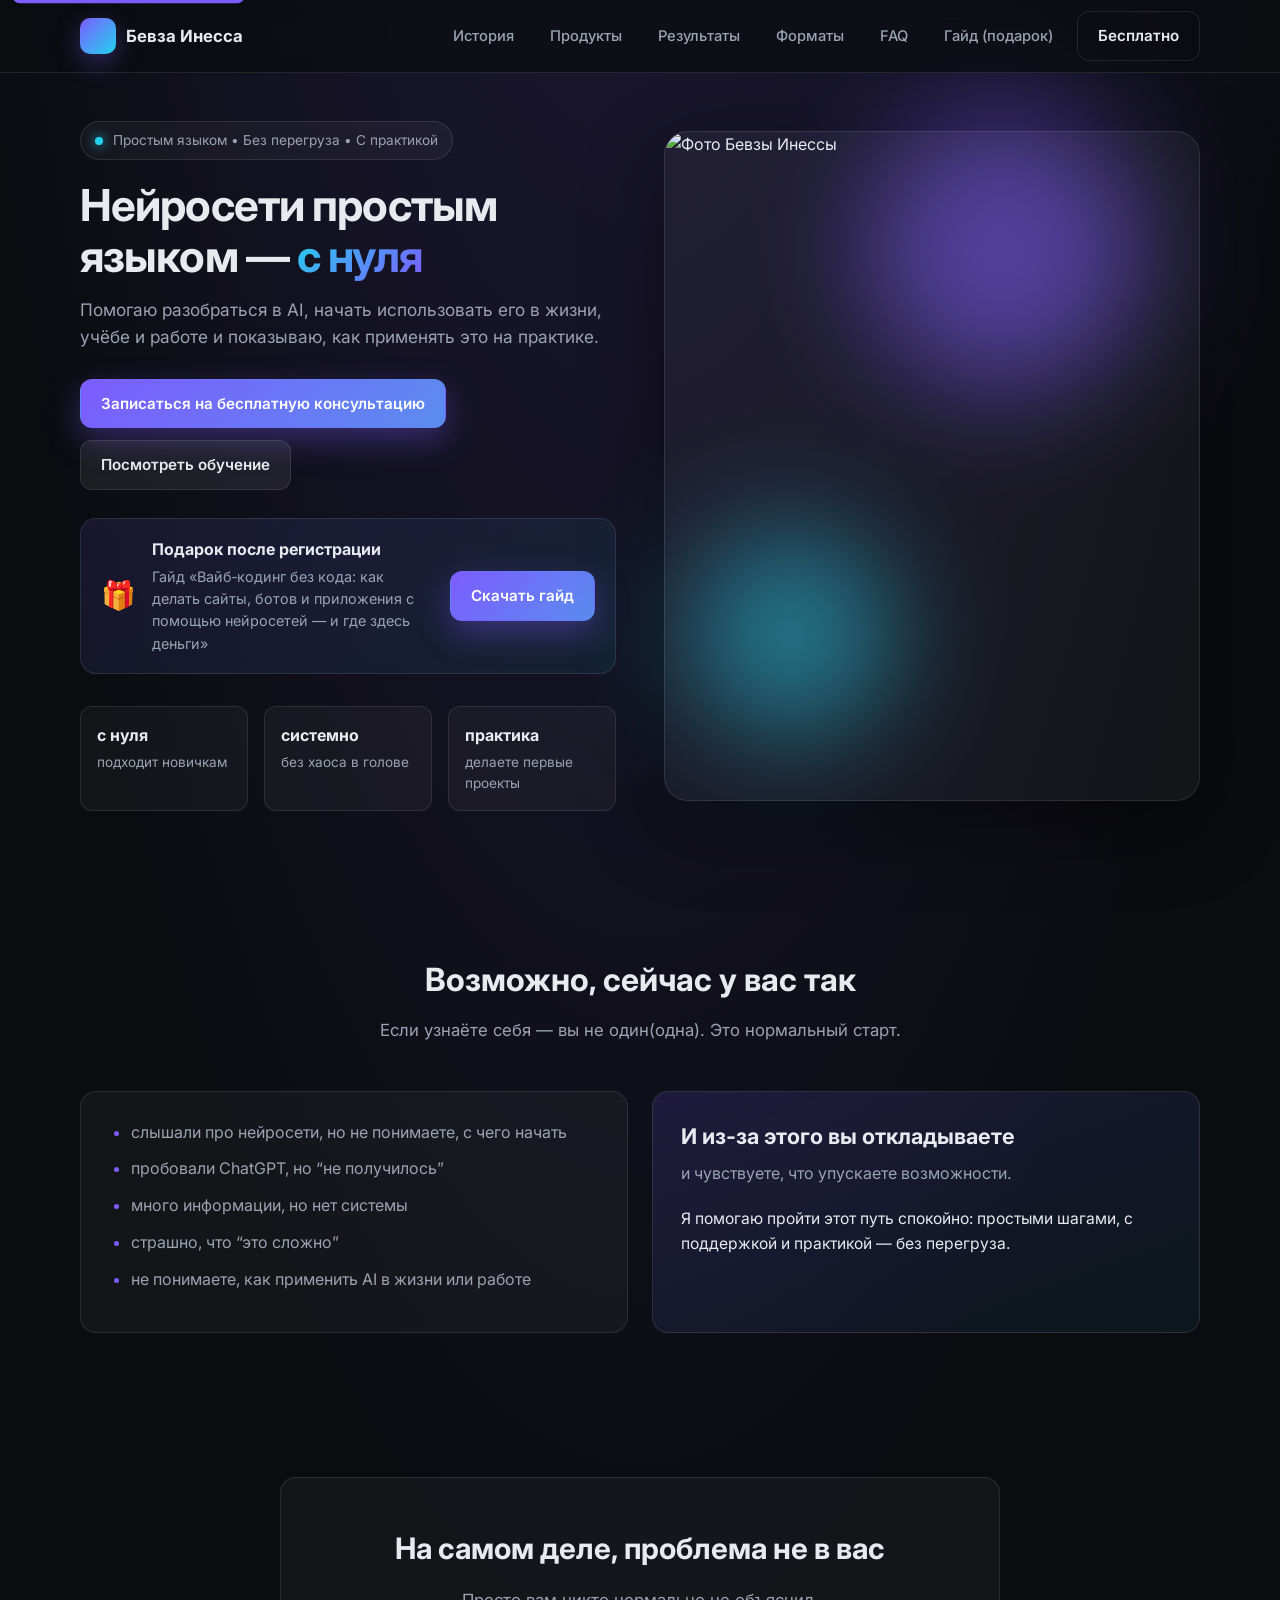
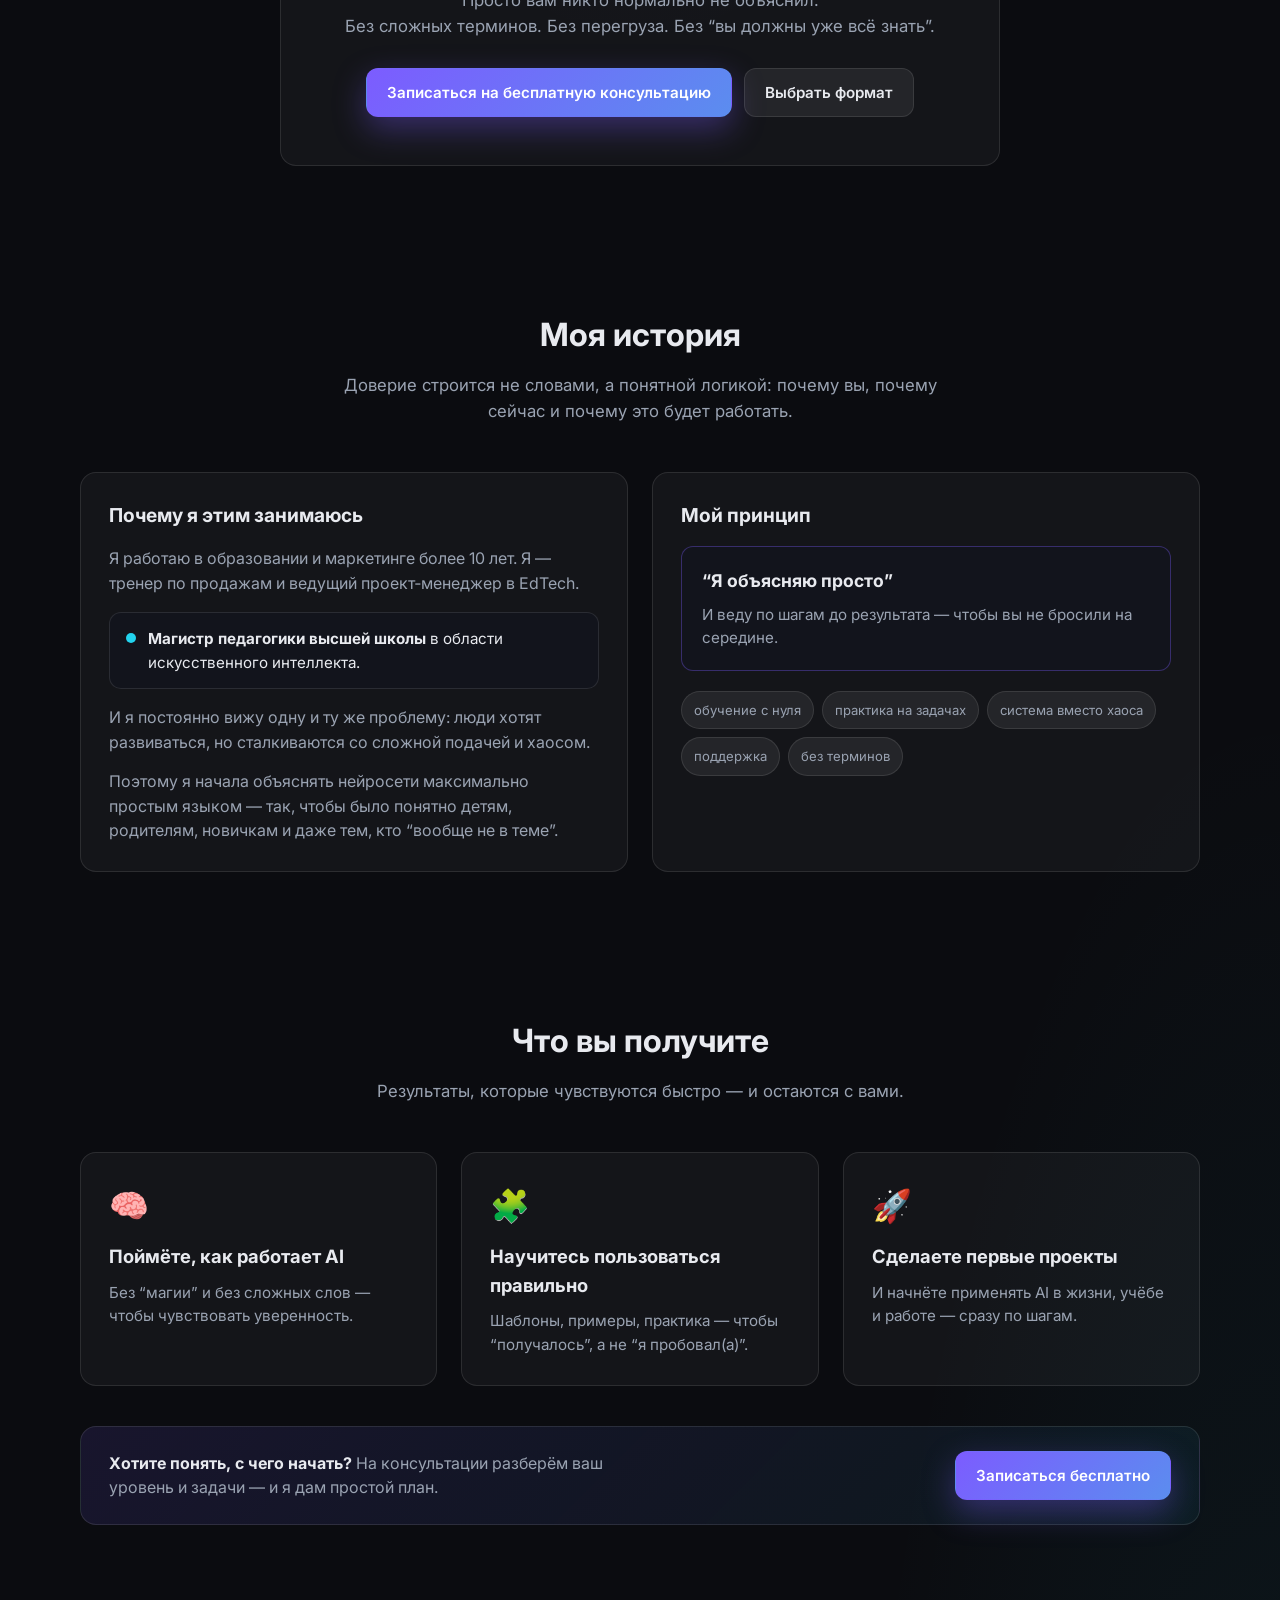
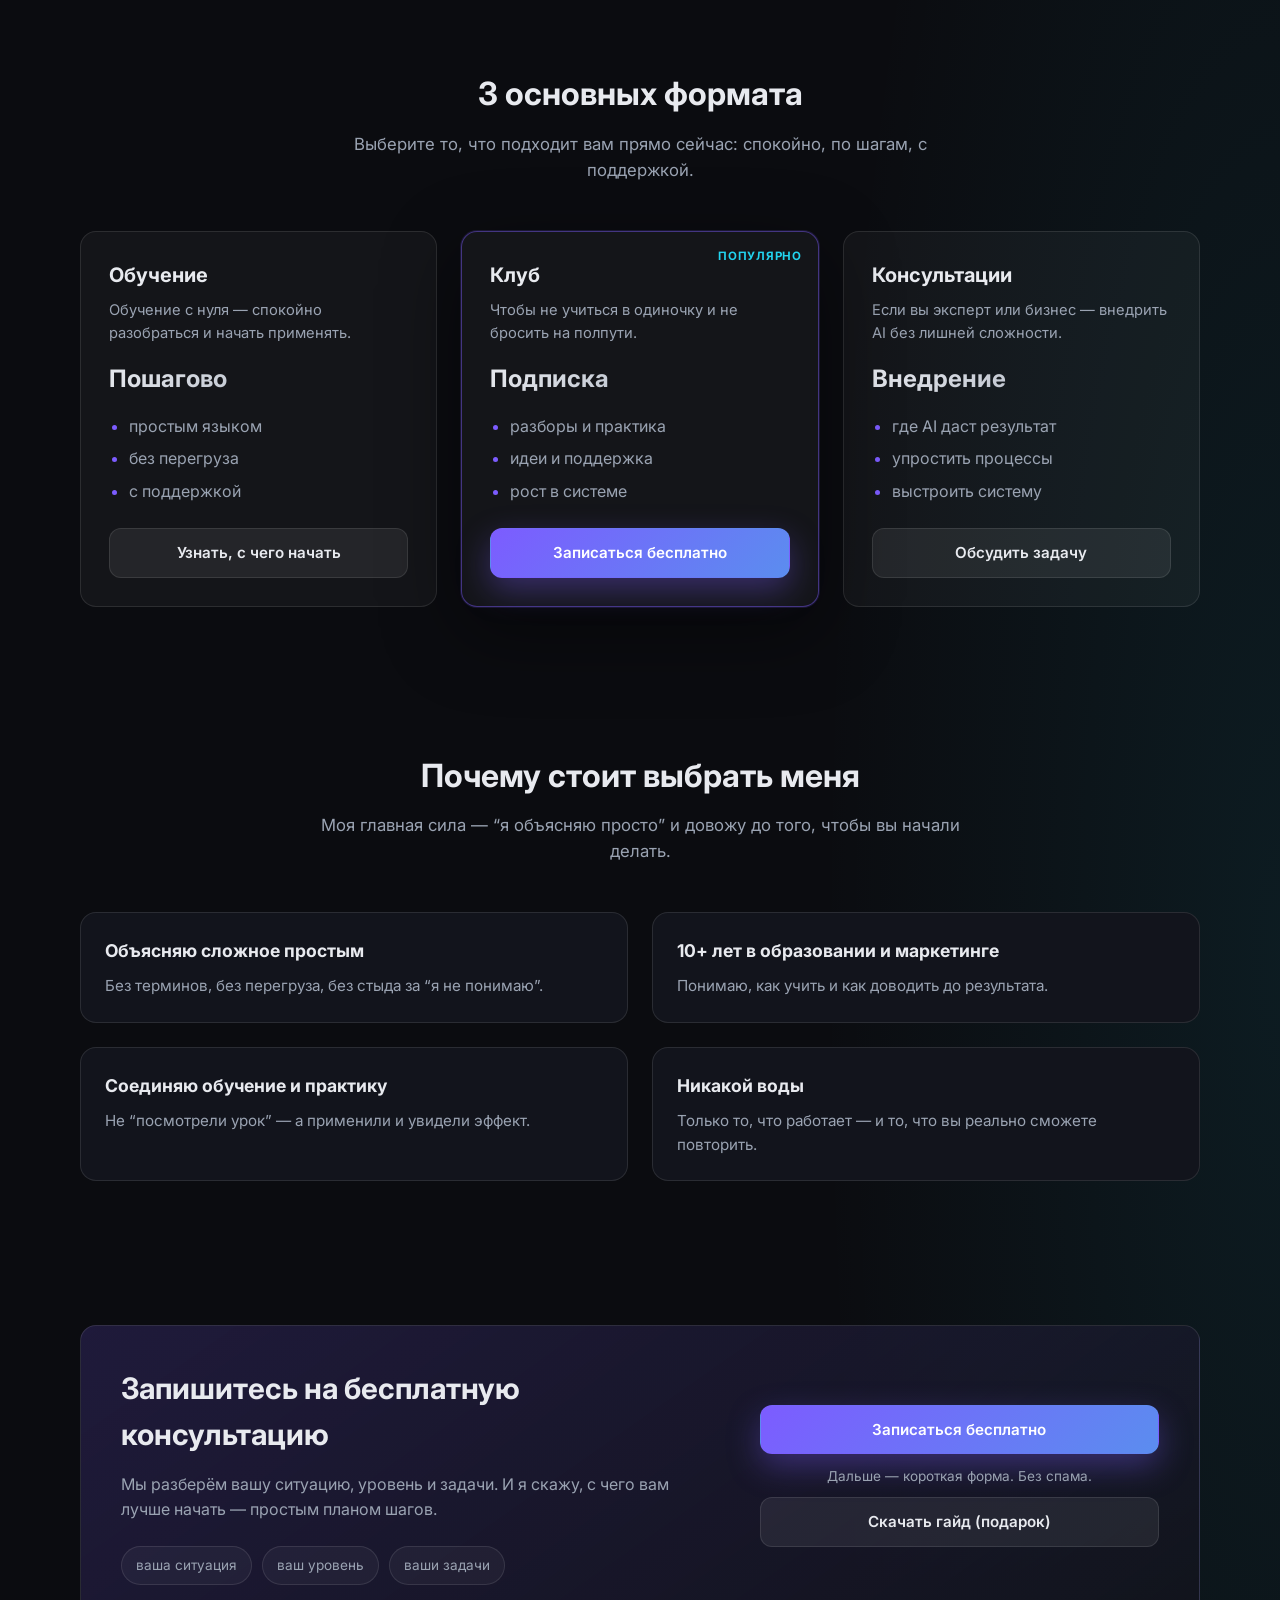
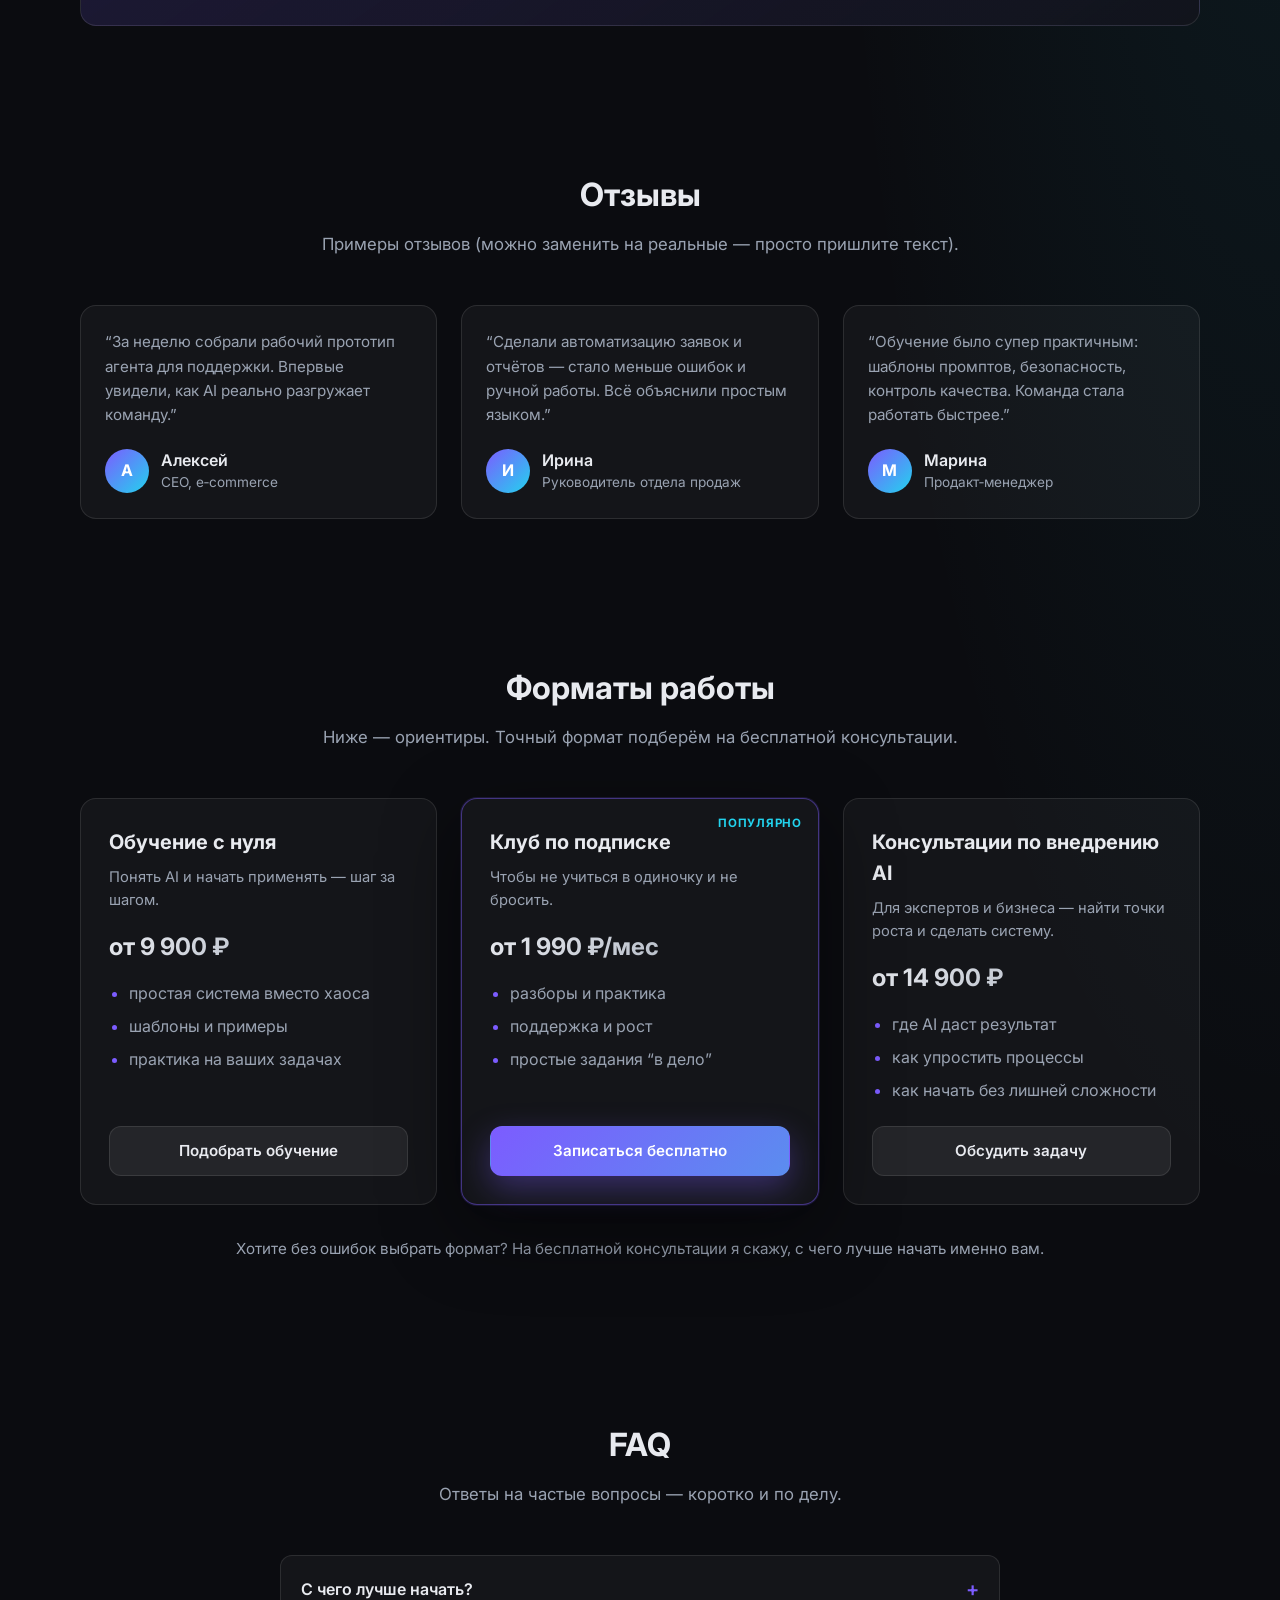
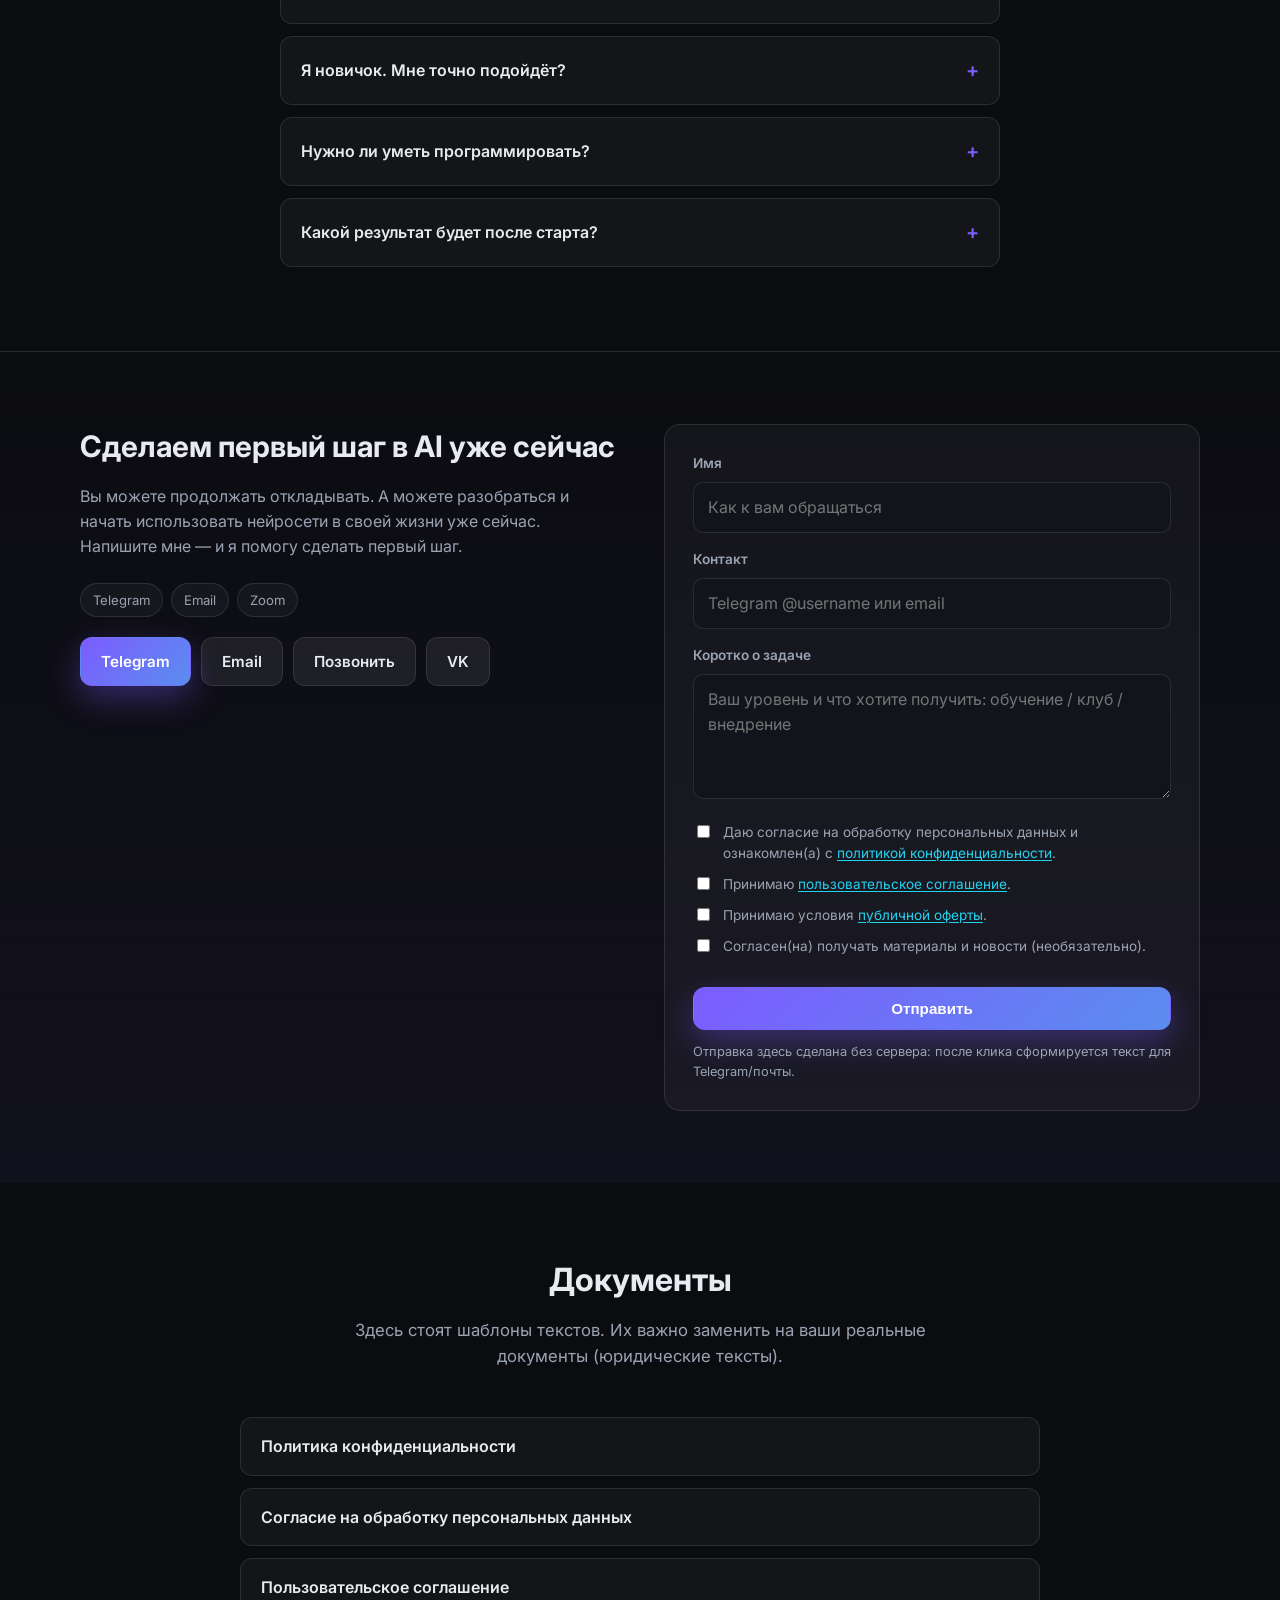
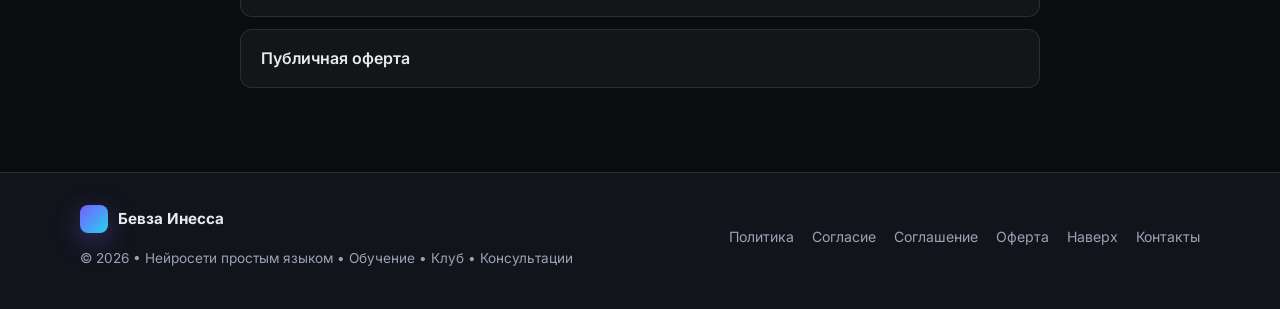
==== index.html @ 759d0b1d "рпав обновили сайт" ====
<!doctype html>
<html lang="ru">
  <head>
    <meta charset="UTF-8" />
    <meta name="viewport" content="width=device-width, initial-scale=1" />
    <meta name="description" content="Нейросети и вайбкодинг с нуля — простым языком и без перегруза. Обучение, клуб, консультации по внедрению AI." />
    <title>Нейросети и вайбкодинг с нуля — обучение, клуб, консультации</title>
    <link rel="preconnect" href="https://fonts.googleapis.com" />
    <link rel="preconnect" href="https://fonts.gstatic.com" crossorigin />
    <link href="https://fonts.googleapis.com/css2?family=Inter:wght@400;500;600;700&display=swap" rel="stylesheet" />
    <link rel="stylesheet" href="./styles.css" />
  </head>
  <body>
    <a class="skip-link" href="#main">Перейти к содержимому</a>

    <header class="header" id="top">
      <div class="container header__inner">
        <a class="brand" href="#top" aria-label="На верх страницы">
          <span class="brand__mark" aria-hidden="true"></span>
          <span class="brand__text">Бевза Инесса</span>
        </a>

        <nav class="nav" aria-label="Основная навигация">
          <button class="nav__toggle" type="button" data-nav-toggle aria-expanded="false" aria-controls="navMenu">
            <span class="sr-only">Открыть меню</span>
            <span class="nav__burger" aria-hidden="true"></span>
          </button>

          <div class="nav__menu" id="navMenu" data-nav-menu>
            <a class="nav__link" href="#story">История</a>
            <a class="nav__link" href="#products">Продукты</a>
            <a class="nav__link" href="#results">Результаты</a>
            <a class="nav__link" href="#pricing">Форматы</a>
            <a class="nav__link" href="#faq">FAQ</a>
            <a class="nav__link" href="./guide.html">Гайд (подарок)</a>
            <a class="button button--ghost" href="#free">Бесплатно</a>
          </div>
        </nav>
      </div>
    </header>

    <main id="main">
      <!-- HERO -->
      <section class="hero">
        <div class="container hero__grid">
          <div class="hero__content">
            <div class="pill">
              <span class="pill__dot" aria-hidden="true"></span>
              Простым языком • Без перегруза • С практикой
            </div>
            <h1 class="hero__title">Нейросети простым языком — <span class="text-gradient">с нуля</span></h1>
            <p class="hero__subtitle">
              Помогаю разобраться в AI, начать использовать его в жизни, учёбе и работе и показываю, как применять это на практике.
            </p>

            <div class="hero__cta">
              <a class="button button--primary" href="#free">Записаться на бесплатную консультацию</a>
              <a class="button button--soft" href="#products">Посмотреть обучение</a>
            </div>

            <div class="gift gift--hero">
              <div class="gift__icon" aria-hidden="true">🎁</div>
              <div class="gift__body">
                <div class="gift__title">Подарок после регистрации</div>
                <div class="gift__text">
                  Гайд «Вайб‑кодинг без кода: как делать сайты, ботов и приложения с помощью нейросетей — и где здесь деньги»
                </div>
              </div>
              <a class="button button--primary gift__btn" href="./guide.html">Скачать гайд</a>
            </div>

            <div class="hero__trust">
              <div class="trust">
                <div class="trust__num">с нуля</div>
                <div class="trust__text">подходит новичкам</div>
              </div>
              <div class="trust">
                <div class="trust__num">системно</div>
                <div class="trust__text">без хаоса в голове</div>
              </div>
              <div class="trust">
                <div class="trust__num">практика</div>
                <div class="trust__text">делаете первые проекты</div>
              </div>
            </div>
          </div>

          <div class="hero__visual">
            <div class="orb orb--1"></div>
            <div class="orb orb--2"></div>
            <div class="photo photo--neuro">
              <img class="photo__img" src="./assets/hero-photo.svg" alt="Фото Бевзы Инессы" loading="eager" />
            </div>
          </div>
        </div>
      </section>

      <a class="float-cta" href="#free" aria-label="Записаться бесплатно">
        Записаться бесплатно
      </a>

      <!-- PAIN -->
      <section class="section" id="pain">
        <div class="container">
          <div class="section__head">
            <h2 class="section__title">Возможно, сейчас у вас так</h2>
            <p class="section__subtitle">Если узнаёте себя — вы не один(одна). Это нормальный старт.</p>
          </div>

          <div class="grid grid--2">
            <div class="panel">
              <ul class="pain">
                <li class="pain__item">слышали про нейросети, но не понимаете, с чего начать</li>
                <li class="pain__item">пробовали ChatGPT, но “не получилось”</li>
                <li class="pain__item">много информации, но нет системы</li>
                <li class="pain__item">страшно, что “это сложно”</li>
                <li class="pain__item">не понимаете, как применить AI в жизни или работе</li>
              </ul>
            </div>
            <div class="panel panel--accent">
              <div class="big">
                <div class="big__title">И из‑за этого вы откладываете</div>
                <div class="big__text">и чувствуете, что упускаете возможности.</div>
              </div>
              <div class="soft">
                Я помогаю пройти этот путь спокойно: простыми шагами, с поддержкой и практикой — без перегруза.
              </div>
            </div>
          </div>
        </div>
      </section>

      <!-- PIVOT -->
      <section class="section" id="pivot">
        <div class="container">
          <div class="center">
            <h2 class="center__title">На самом деле, проблема не в вас</h2>
            <p class="center__text">
              Просто вам никто нормально не объяснил. <br />
              Без сложных терминов. Без перегруза. Без “вы должны уже всё знать”.
            </p>
            <div class="center__cta">
              <a class="button button--primary" href="#free">Записаться на бесплатную консультацию</a>
              <a class="button button--soft" href="#products">Выбрать формат</a>
            </div>
          </div>
        </div>
      </section>

      <!-- STORY -->
      <section class="section" id="story">
        <div class="container">
          <div class="section__head">
            <h2 class="section__title">Моя история</h2>
            <p class="section__subtitle">
              Доверие строится не словами, а понятной логикой: почему вы, почему сейчас и почему это будет работать.
            </p>
          </div>

          <div class="grid grid--2">
            <div class="panel">
              <h3 class="panel__title">Почему я этим занимаюсь</h3>
              <p class="para">
                Я работаю в образовании и маркетинге более 10 лет. Я — тренер по продажам и ведущий проект‑менеджер в EdTech.
              </p>
              <div class="cred">
                <div class="cred__dot" aria-hidden="true"></div>
                <div class="cred__text"><strong>Магистр педагогики высшей школы</strong> в области искусственного интеллекта.</div>
              </div>
              <p class="para">
                И я постоянно вижу одну и ту же проблему: люди хотят развиваться, но сталкиваются со сложной подачей и хаосом.
              </p>
              <p class="para">
                Поэтому я начала объяснять нейросети максимально простым языком — так, чтобы было понятно детям, родителям,
                новичкам и даже тем, кто “вообще не в теме”.
              </p>
            </div>
            <div class="panel">
              <h3 class="panel__title">Мой принцип</h3>
              <div class="note note--strong">
                <div class="note__title">“Я объясняю просто”</div>
                <div class="note__text">И веду по шагам до результата — чтобы вы не бросили на середине.</div>
              </div>
              <div class="tags">
                <span class="tag">обучение с нуля</span>
                <span class="tag">практика на задачах</span>
                <span class="tag">система вместо хаоса</span>
                <span class="tag">поддержка</span>
                <span class="tag">без терминов</span>
              </div>
            </div>
          </div>
        </div>
      </section>

      <!-- RESULTS -->
      <section class="section" id="results">
        <div class="container">
          <div class="section__head">
            <h2 class="section__title">Что вы получите</h2>
            <p class="section__subtitle">Результаты, которые чувствуются быстро — и остаются с вами.</p>
          </div>

          <div class="grid grid--3">
            <article class="service">
              <div class="service__icon" aria-hidden="true">🧠</div>
              <h3 class="service__title">Поймёте, как работает AI</h3>
              <p class="service__text">Без “магии” и без сложных слов — чтобы чувствовать уверенность.</p>
            </article>
            <article class="service">
              <div class="service__icon" aria-hidden="true">🧩</div>
              <h3 class="service__title">Научитесь пользоваться правильно</h3>
              <p class="service__text">Шаблоны, примеры, практика — чтобы “получалось”, а не “я пробовал(а)”.</p>
            </article>
            <article class="service">
              <div class="service__icon" aria-hidden="true">🚀</div>
              <h3 class="service__title">Сделаете первые проекты</h3>
              <p class="service__text">И начнёте применять AI в жизни, учёбе и работе — сразу по шагам.</p>
            </article>
          </div>

          <div class="cta-strip">
            <div class="cta-strip__text">
              <strong>Хотите понять, с чего начать?</strong> На консультации разберём ваш уровень и задачи — и я дам простой план.
            </div>
            <a class="button button--primary" href="#free">Записаться бесплатно</a>
          </div>
        </div>
      </section>

      <!-- PRODUCTS -->
      <section class="section" id="products">
        <div class="container">
          <div class="section__head">
            <h2 class="section__title">3 основных формата</h2>
            <p class="section__subtitle">Выберите то, что подходит вам прямо сейчас: спокойно, по шагам, с поддержкой.</p>
          </div>

          <div class="grid grid--3">
            <article class="price">
              <div class="price__head">
                <h3 class="price__title">Обучение</h3>
                <p class="price__desc">Обучение с нуля — спокойно разобраться и начать применять.</p>
              </div>
              <div class="price__value">Пошагово</div>
              <ul class="list list--compact">
                <li class="list__item">простым языком</li>
                <li class="list__item">без перегруза</li>
                <li class="list__item">с поддержкой</li>
              </ul>
              <a class="button button--soft" href="#free">Узнать, с чего начать</a>
            </article>

            <article class="price price--featured">
              <div class="price__head">
                <h3 class="price__title">Клуб</h3>
                <p class="price__desc">Чтобы не учиться в одиночку и не бросить на полпути.</p>
              </div>
              <div class="price__value">Подписка</div>
              <ul class="list list--compact">
                <li class="list__item">разборы и практика</li>
                <li class="list__item">идеи и поддержка</li>
                <li class="list__item">рост в системе</li>
              </ul>
              <a class="button button--primary" href="#free">Записаться бесплатно</a>
            </article>

            <article class="price">
              <div class="price__head">
                <h3 class="price__title">Консультации</h3>
                <p class="price__desc">Если вы эксперт или бизнес — внедрить AI без лишней сложности.</p>
              </div>
              <div class="price__value">Внедрение</div>
              <ul class="list list--compact">
                <li class="list__item">где AI даст результат</li>
                <li class="list__item">упростить процессы</li>
                <li class="list__item">выстроить систему</li>
              </ul>
              <a class="button button--soft" href="#free">Обсудить задачу</a>
            </article>
          </div>
        </div>
      </section>

      <!-- BENEFITS -->
      <section class="section" id="benefits">
        <div class="container">
          <div class="section__head">
            <h2 class="section__title">Почему стоит выбрать меня</h2>
            <p class="section__subtitle">Моя главная сила — “я объясняю просто” и довожу до того, чтобы вы начали делать.</p>
          </div>

          <div class="grid grid--2">
            <div class="benefit">
              <h3 class="benefit__title">Объясняю сложное простым</h3>
              <p class="benefit__text">Без терминов, без перегруза, без стыда за “я не понимаю”.</p>
            </div>
            <div class="benefit">
              <h3 class="benefit__title">10+ лет в образовании и маркетинге</h3>
              <p class="benefit__text">Понимаю, как учить и как доводить до результата.</p>
            </div>
            <div class="benefit">
              <h3 class="benefit__title">Соединяю обучение и практику</h3>
              <p class="benefit__text">Не “посмотрели урок” — а применили и увидели эффект.</p>
            </div>
            <div class="benefit">
              <h3 class="benefit__title">Никакой воды</h3>
              <p class="benefit__text">Только то, что работает — и то, что вы реально сможете повторить.</p>
            </div>
          </div>
        </div>
      </section>

      <!-- FREE CONSULT -->
      <section class="section" id="free">
        <div class="container">
          <div class="cta-big">
            <div class="cta-big__left">
              <h2 class="cta-big__title">Запишитесь на бесплатную консультацию</h2>
              <p class="cta-big__text">
                Мы разберём вашу ситуацию, уровень и задачи. И я скажу, с чего вам лучше начать — простым планом шагов.
              </p>
              <div class="cta-big__bullets">
                <div class="cta-b">ваша ситуация</div>
                <div class="cta-b">ваш уровень</div>
                <div class="cta-b">ваши задачи</div>
              </div>
            </div>
            <div class="cta-big__right">
              <a class="button button--primary button--full" href="#contacts">Записаться бесплатно</a>
              <div class="cta-big__hint">Дальше — короткая форма. Без спама.</div>
              <a class="button button--soft button--full" href="./guide.html" style="margin-top:10px">Скачать гайд (подарок)</a>
            </div>
          </div>
        </div>
      </section>

      <!-- TESTIMONIALS -->
      <section class="section" id="testimonials">
        <div class="container">
          <div class="section__head">
            <h2 class="section__title">Отзывы</h2>
            <p class="section__subtitle">Примеры отзывов (можно заменить на реальные — просто пришлите текст).</p>
          </div>

          <div class="grid grid--3">
            <figure class="review">
              <blockquote class="review__text">
                “За неделю собрали рабочий прототип агента для поддержки. Впервые увидели, как AI реально разгружает
                команду.”
              </blockquote>
              <figcaption class="review__meta">
                <div class="avatar" aria-hidden="true">А</div>
                <div>
                  <div class="review__name">Алексей</div>
                  <div class="review__role">СЕО, e‑commerce</div>
                </div>
              </figcaption>
            </figure>

            <figure class="review">
              <blockquote class="review__text">
                “Сделали автоматизацию заявок и отчётов — стало меньше ошибок и ручной работы. Всё объяснили простым
                языком.”
              </blockquote>
              <figcaption class="review__meta">
                <div class="avatar" aria-hidden="true">И</div>
                <div>
                  <div class="review__name">Ирина</div>
                  <div class="review__role">Руководитель отдела продаж</div>
                </div>
              </figcaption>
            </figure>

            <figure class="review">
              <blockquote class="review__text">
                “Обучение было супер практичным: шаблоны промптов, безопасность, контроль качества. Команда стала
                работать быстрее.”
              </blockquote>
              <figcaption class="review__meta">
                <div class="avatar" aria-hidden="true">М</div>
                <div>
                  <div class="review__name">Марина</div>
                  <div class="review__role">Продакт‑менеджер</div>
                </div>
              </figcaption>
            </figure>
          </div>
        </div>
      </section>

      <!-- PRICING -->
      <section class="section" id="pricing">
        <div class="container">
          <div class="section__head">
            <h2 class="section__title">Форматы работы</h2>
            <p class="section__subtitle">Ниже — ориентиры. Точный формат подберём на бесплатной консультации.</p>
          </div>

          <div class="grid grid--3">
            <article class="price">
              <div class="price__head">
                <h3 class="price__title">Обучение с нуля</h3>
                <p class="price__desc">Понять AI и начать применять — шаг за шагом.</p>
              </div>
              <div class="price__value">от 9 900 ₽</div>
              <ul class="list list--compact">
                <li class="list__item">простая система вместо хаоса</li>
                <li class="list__item">шаблоны и примеры</li>
                <li class="list__item">практика на ваших задачах</li>
              </ul>
              <a class="button button--soft" href="#free">Подобрать обучение</a>
            </article>

            <article class="price price--featured">
              <div class="price__head">
                <h3 class="price__title">Клуб по подписке</h3>
                <p class="price__desc">Чтобы не учиться в одиночку и не бросить.</p>
              </div>
              <div class="price__value">от 1 990 ₽/мес</div>
              <ul class="list list--compact">
                <li class="list__item">разборы и практика</li>
                <li class="list__item">поддержка и рост</li>
                <li class="list__item">простые задания “в дело”</li>
              </ul>
              <a class="button button--primary" href="#free">Записаться бесплатно</a>
            </article>

            <article class="price">
              <div class="price__head">
                <h3 class="price__title">Консультации по внедрению AI</h3>
                <p class="price__desc">Для экспертов и бизнеса — найти точки роста и сделать систему.</p>
              </div>
              <div class="price__value">от 14 900 ₽</div>
              <ul class="list list--compact">
                <li class="list__item">где AI даст результат</li>
                <li class="list__item">как упростить процессы</li>
                <li class="list__item">как начать без лишней сложности</li>
              </ul>
              <a class="button button--soft" href="#free">Обсудить задачу</a>
            </article>
          </div>

          <p class="hint">
            Хотите без ошибок выбрать формат? На бесплатной консультации я скажу, с чего лучше начать именно вам.
          </p>
        </div>
      </section>

      <!-- FAQ -->
      <section class="section" id="faq">
        <div class="container">
          <div class="section__head">
            <h2 class="section__title">FAQ</h2>
            <p class="section__subtitle">Ответы на частые вопросы — коротко и по делу.</p>
          </div>

          <div class="faq" data-faq>
            <details class="faq__item">
              <summary class="faq__q">С чего лучше начать?</summary>
              <div class="faq__a">
                С бесплатной консультации: определим ваш уровень и цель, и я предложу самый простой первый шаг.
              </div>
            </details>
            <details class="faq__item">
              <summary class="faq__q">Я новичок. Мне точно подойдёт?</summary>
              <div class="faq__a">
                Да. Форматы построены так, чтобы “получалось”: простая подача, пошаговая практика и поддержка.
              </div>
            </details>
            <details class="faq__item">
              <summary class="faq__q">Нужно ли уметь программировать?</summary>
              <div class="faq__a">
                Нет. Мы начинаем с простых сценариев. Если вы хотите — покажу и “вайбкодинг” подход, чтобы делать проекты быстрее.
              </div>
            </details>
            <details class="faq__item">
              <summary class="faq__q">Какой результат будет после старта?</summary>
              <div class="faq__a">
                Вы перестанете “тыкаться”, появится система и первые рабочие сценарии, которые вы сможете повторить и развивать.
              </div>
            </details>
          </div>
        </div>
      </section>

      <!-- CONTACTS -->
      <section class="section section--contacts" id="contacts">
        <div class="container">
          <div class="contact">
            <div class="contact__left">
              <h2 class="contact__title">Сделаем первый шаг в AI уже сейчас</h2>
              <p class="contact__subtitle">
                Вы можете продолжать откладывать. А можете разобраться и начать использовать нейросети в своей жизни уже сейчас.
                Напишите мне — и я помогу сделать первый шаг.
              </p>
              <div class="contact__chips" aria-label="Каналы связи">
                <span class="chip chip--muted">Telegram</span>
                <span class="chip chip--muted">Email</span>
                <span class="chip chip--muted">Zoom</span>
              </div>
              <div class="contact__actions" aria-label="Кнопки связи">
                <a class="button button--primary" href="https://t.me/" target="_blank" rel="noopener noreferrer">Telegram</a>
                <a class="button button--soft" href="mailto:hello@example.com">Email</a>
                <a class="button button--soft" href="tel:+70000000000">Позвонить</a>
                <a class="button button--soft" href="https://vk.com/" target="_blank" rel="noopener noreferrer">VK</a>
              </div>
            </div>

            <form class="form" data-contact-form>
              <label class="field">
                <span class="field__label">Имя</span>
                <input class="field__input" name="name" autocomplete="name" placeholder="Как к вам обращаться" required />
              </label>
              <label class="field">
                <span class="field__label">Контакт</span>
                <input class="field__input" name="contact" placeholder="Telegram @username или email" required />
              </label>
              <label class="field">
                <span class="field__label">Коротко о задаче</span>
                <textarea class="field__input field__input--area" name="message" rows="4" placeholder="Ваш уровень и что хотите получить: обучение / клуб / внедрение" required></textarea>
              </label>

              <fieldset class="checks" aria-label="Согласия">
                <label class="check">
                  <input class="check__box" type="checkbox" name="accept_privacy" required />
                  <span class="check__text">
                    Даю согласие на обработку персональных данных и ознакомлен(а) с
                    <a class="inline-link" href="#privacy">политикой конфиденциальности</a>.
                  </span>
                </label>
                <label class="check">
                  <input class="check__box" type="checkbox" name="accept_terms" required />
                  <span class="check__text">
                    Принимаю
                    <a class="inline-link" href="#terms">пользовательское соглашение</a>.
                  </span>
                </label>
                <label class="check">
                  <input class="check__box" type="checkbox" name="accept_offer" required />
                  <span class="check__text">
                    Принимаю условия
                    <a class="inline-link" href="#offer">публичной оферты</a>.
                  </span>
                </label>
                <label class="check">
                  <input class="check__box" type="checkbox" name="accept_marketing" />
                  <span class="check__text">Согласен(на) получать материалы и новости (необязательно).</span>
                </label>
              </fieldset>

              <button class="button button--primary button--full" type="submit">Отправить</button>
              <p class="form__hint">
                Отправка здесь сделана без сервера: после клика сформируется текст для Telegram/почты.
              </p>
              <div class="form__out" data-form-out hidden></div>
            </form>
          </div>
        </div>
      </section>

      <!-- LEGAL -->
      <section class="section" id="legal">
        <div class="container">
          <div class="section__head">
            <h2 class="section__title">Документы</h2>
            <p class="section__subtitle">
              Здесь стоят шаблоны текстов. Их важно заменить на ваши реальные документы (юридические тексты).
            </p>
          </div>

          <div class="legal">
            <details class="legal__doc" id="privacy">
              <summary class="legal__q">Политика конфиденциальности</summary>
              <div class="legal__a">
                <p class="legal__p">
                  В этом разделе нужно описать, какие данные вы собираете (например: имя, контакт, сообщение), зачем, как
                  храните, кому передаёте (если передаёте), и как человек может отозвать согласие.
                </p>
                <p class="legal__p">Замените этот текст на ваш реальный документ.</p>
              </div>
            </details>

            <details class="legal__doc" id="consent">
              <summary class="legal__q">Согласие на обработку персональных данных</summary>
              <div class="legal__a">
                <p class="legal__p">
                  Здесь обычно пишут: кто оператор данных, какие данные, цель обработки, срок, способы обработки и как
                  отозвать согласие.
                </p>
                <p class="legal__p">Замените этот текст на ваш реальный документ.</p>
              </div>
            </details>

            <details class="legal__doc" id="terms">
              <summary class="legal__q">Пользовательское соглашение</summary>
              <div class="legal__a">
                <p class="legal__p">
                  Здесь обычно пишут правила использования сайта, ответственность сторон, порядок связи, ограничения и т.д.
                </p>
                <p class="legal__p">Замените этот текст на ваш реальный документ.</p>
              </div>
            </details>

            <details class="legal__doc" id="offer">
              <summary class="legal__q">Публичная оферта</summary>
              <div class="legal__a">
                <p class="legal__p">
                  Если вы продаёте услуги/продукты, тут размещают условия: предмет, цена, оплата, возвраты, порядок оказания,
                  контакты исполнителя и т.д.
                </p>
                <p class="legal__p">Замените этот текст на ваш реальный документ.</p>
              </div>
            </details>
          </div>
        </div>
      </section>
    </main>

    <footer class="footer">
      <div class="container footer__inner">
        <div class="footer__left">
          <div class="brand brand--small">
            <span class="brand__mark" aria-hidden="true"></span>
            <span class="brand__text">Бевза Инесса</span>
          </div>
          <div class="footer__meta">© <span data-year></span> • Нейросети простым языком • Обучение • Клуб • Консультации</div>
        </div>
        <div class="footer__right">
          <a class="footer__link" href="#privacy">Политика</a>
          <a class="footer__link" href="#consent">Согласие</a>
          <a class="footer__link" href="#terms">Соглашение</a>
          <a class="footer__link" href="#offer">Оферта</a>
          <a class="footer__link" href="#top">Наверх</a>
          <a class="footer__link" href="#contacts">Контакты</a>
        </div>
      </div>
    </footer>

    <script src="./script.js" defer></script>
  </body>
</html>
---- styles.css ----
/* Базовые переменные и сброс */
:root {
  --bg: #0b0c10;
  --bg2: #12141c;
  --surface: rgba(255, 255, 255, 0.04);
  --surface2: rgba(255, 255, 255, 0.07);
  --border: rgba(255, 255, 255, 0.1);
  --text: #e8eaef;
  --muted: #9aa3b2;
  --accent: #7c5cff;
  --accent2: #22d3ee;
  --accent-soft: rgba(124, 92, 255, 0.2);
  --radius: 16px;
  --radius-sm: 12px;
  --shadow: 0 24px 80px rgba(0, 0, 0, 0.45);
  --container: 1120px;
  --header-h: 72px;
}

*,
*::before,
*::after {
  box-sizing: border-box;
}

html {
  scroll-behavior: smooth;
}

body {
  margin: 0;
  font-family: "Inter", system-ui, -apple-system, sans-serif;
  font-size: 16px;
  line-height: 1.55;
  color: var(--text);
  background: var(--bg);
  background-image:
    radial-gradient(ellipse 120% 80% at 50% -20%, rgba(124, 92, 255, 0.25), transparent 50%),
    radial-gradient(ellipse 80% 50% at 100% 50%, rgba(34, 211, 238, 0.08), transparent 45%);
  min-height: 100vh;
}

img {
  max-width: 100%;
  height: auto;
  display: block;
}

a {
  color: inherit;
  text-decoration: none;
}

.sr-only {
  position: absolute;
  width: 1px;
  height: 1px;
  padding: 0;
  margin: -1px;
  overflow: hidden;
  clip: rect(0, 0, 0, 0);
  white-space: nowrap;
  border: 0;
}

.skip-link {
  position: absolute;
  left: 12px;
  top: 12px;
  z-index: 100;
  padding: 10px 16px;
  background: var(--accent);
  color: #fff;
  border-radius: 8px;
  font-weight: 600;
  transform: translateY(-120%);
  transition: transform 0.2s;
}

.skip-link:focus {
  transform: translateY(0);
  outline: 2px solid #fff;
  outline-offset: 2px;
}

.container {
  width: min(100% - 40px, var(--container));
  margin-inline: auto;
}

/* Header */
.header {
  position: sticky;
  top: 0;
  z-index: 50;
  background: rgba(11, 12, 16, 0.75);
  backdrop-filter: blur(12px);
  border-bottom: 1px solid var(--border);
}

.header__inner {
  display: flex;
  align-items: center;
  justify-content: space-between;
  min-height: var(--header-h);
  gap: 24px;
}

.brand {
  display: inline-flex;
  align-items: center;
  gap: 10px;
  font-weight: 700;
  font-size: 1.05rem;
}

.brand--small {
  font-size: 0.95rem;
}

.brand__mark {
  width: 36px;
  height: 36px;
  border-radius: 10px;
  background: linear-gradient(135deg, var(--accent), var(--accent2));
  box-shadow: 0 8px 24px rgba(124, 92, 255, 0.35);
}

.brand--small .brand__mark {
  width: 28px;
  height: 28px;
  border-radius: 8px;
}

.nav {
  display: flex;
  align-items: center;
}

.nav__toggle {
  display: none;
  background: var(--surface);
  border: 1px solid var(--border);
  border-radius: 10px;
  padding: 10px 12px;
  cursor: pointer;
  color: var(--text);
}

.nav__burger {
  display: block;
  width: 22px;
  height: 2px;
  background: currentColor;
  border-radius: 2px;
  box-shadow: 0 -6px 0 currentColor, 0 6px 0 currentColor;
}

.nav__menu {
  display: flex;
  flex-wrap: wrap;
  align-items: center;
  gap: 8px 12px;
}

.nav__link {
  padding: 8px 12px;
  border-radius: 10px;
  font-size: 0.92rem;
  font-weight: 500;
  color: var(--muted);
  transition: color 0.2s, background 0.2s;
}

.nav__link:hover {
  color: var(--text);
  background: var(--surface);
}

@media (max-width: 900px) {
  .nav__toggle {
    display: block;
  }

  .nav__menu {
    display: none;
    position: absolute;
    right: 20px;
    top: calc(var(--header-h) - 8px);
    flex-direction: column;
    align-items: stretch;
    padding: 16px;
    min-width: min(320px, calc(100vw - 40px));
    background: var(--bg2);
    border: 1px solid var(--border);
    border-radius: var(--radius);
    box-shadow: var(--shadow);
  }

  .nav__menu.is-open {
    display: flex;
  }

  .nav__link {
    padding: 12px 14px;
  }
}

/* Buttons */
.button {
  display: inline-flex;
  align-items: center;
  justify-content: center;
  gap: 8px;
  padding: 12px 20px;
  border-radius: 12px;
  font-weight: 600;
  font-size: 0.95rem;
  border: 1px solid transparent;
  cursor: pointer;
  transition: transform 0.15s, box-shadow 0.2s, background 0.2s;
  text-align: center;
}

.button:active {
  transform: translateY(1px);
}

.button--primary {
  background: linear-gradient(135deg, var(--accent), #5b8def);
  color: #fff;
  box-shadow: 0 12px 32px rgba(124, 92, 255, 0.35);
}

.button--primary:hover {
  box-shadow: 0 16px 40px rgba(124, 92, 255, 0.45);
}

.button--soft {
  background: var(--surface2);
  border-color: var(--border);
  color: var(--text);
}

.button--soft:hover {
  background: rgba(255, 255, 255, 0.1);
}

.button--ghost {
  border-color: var(--border);
  background: transparent;
  color: var(--text);
}

.button--ghost:hover {
  background: var(--surface);
}

.button--full {
  width: 100%;
}

/* Hero */
.hero {
  padding: 48px 0 72px;
  position: relative;
}

.hero__grid {
  display: grid;
  grid-template-columns: 1fr 1fr;
  gap: 48px;
  align-items: center;
}

@media (max-width: 960px) {
  .hero__grid {
    grid-template-columns: 1fr;
    gap: 40px;
  }

  .hero__visual {
    order: -1;
    max-width: 360px;
    margin-inline: auto;
  }
}

.pill {
  display: inline-flex;
  align-items: center;
  gap: 10px;
  padding: 8px 14px;
  border-radius: 999px;
  background: var(--surface);
  border: 1px solid var(--border);
  font-size: 0.85rem;
  color: var(--muted);
  margin-bottom: 20px;
}

.pill__dot {
  width: 8px;
  height: 8px;
  border-radius: 50%;
  background: var(--accent2);
  box-shadow: 0 0 12px var(--accent2);
}

.hero__title {
  font-size: clamp(2rem, 4vw, 2.75rem);
  line-height: 1.15;
  font-weight: 700;
  margin: 0 0 16px;
  letter-spacing: -0.02em;
}

.text-gradient {
  background: linear-gradient(135deg, var(--accent2), var(--accent));
  -webkit-background-clip: text;
  background-clip: text;
  color: transparent;
}

.hero__subtitle {
  margin: 0 0 28px;
  font-size: 1.08rem;
  color: var(--muted);
  max-width: 52ch;
}

.hero__cta {
  display: flex;
  flex-wrap: wrap;
  gap: 12px;
  margin-bottom: 28px;
}

.hero__visual {
  position: relative;
  min-height: 320px;
}

.orb {
  position: absolute;
  border-radius: 50%;
  filter: blur(60px);
  opacity: 0.55;
  pointer-events: none;
}

.orb--1 {
  width: 280px;
  height: 280px;
  background: var(--accent);
  top: -20px;
  right: 10%;
}

.orb--2 {
  width: 200px;
  height: 200px;
  background: var(--accent2);
  bottom: 10%;
  left: 5%;
}

.photo {
  position: relative;
  z-index: 1;
  border-radius: 24px;
  overflow: hidden;
  border: 1px solid var(--border);
  box-shadow: var(--shadow);
  background: var(--surface);
}

.photo__img {
  width: 100%;
  aspect-ratio: 4 / 5;
  object-fit: cover;
}

/* Gift */
.gift {
  display: grid;
  grid-template-columns: auto 1fr auto;
  gap: 16px;
  align-items: center;
  padding: 18px 20px;
  border-radius: var(--radius);
  background: linear-gradient(135deg, rgba(124, 92, 255, 0.12), rgba(34, 211, 238, 0.08));
  border: 1px solid var(--border);
  margin-bottom: 32px;
}

.gift--hero .gift__btn {
  white-space: nowrap;
}

@media (max-width: 640px) {
  .gift {
    grid-template-columns: 1fr;
    text-align: center;
  }

  .gift__icon {
    margin-inline: auto;
  }

  .gift__btn {
    width: 100%;
  }
}

.gift__icon {
  font-size: 1.75rem;
}

.gift__title {
  font-weight: 700;
  margin-bottom: 4px;
}

.gift__text {
  font-size: 0.9rem;
  color: var(--muted);
}

.hero__trust {
  display: grid;
  grid-template-columns: repeat(3, 1fr);
  gap: 16px;
}

@media (max-width: 600px) {
  .hero__trust {
    grid-template-columns: 1fr;
  }
}

.trust {
  padding: 16px;
  border-radius: var(--radius-sm);
  background: var(--surface);
  border: 1px solid var(--border);
}

.trust__num {
  font-weight: 700;
  font-size: 1rem;
  margin-bottom: 4px;
}

.trust__text {
  font-size: 0.85rem;
  color: var(--muted);
}

/* Float CTA */
.float-cta {
  position: fixed;
  right: 20px;
  bottom: 24px;
  z-index: 40;
  padding: 14px 20px;
  border-radius: 999px;
  background: linear-gradient(135deg, var(--accent), #5b8def);
  color: #fff;
  font-weight: 700;
  font-size: 0.9rem;
  box-shadow: 0 16px 40px rgba(124, 92, 255, 0.4);
  border: 1px solid rgba(255, 255, 255, 0.15);
}

.float-cta:hover {
  filter: brightness(1.05);
}

@media (min-width: 901px) {
  .float-cta {
    display: none;
  }
}

/* Sections */
.section {
  padding: 72px 0;
}

.section--contacts {
  background: linear-gradient(180deg, transparent, rgba(124, 92, 255, 0.06));
  border-top: 1px solid var(--border);
}

.section__head {
  text-align: center;
  max-width: 640px;
  margin: 0 auto 48px;
}

.section__title {
  font-size: clamp(1.6rem, 3vw, 2rem);
  margin: 0 0 12px;
  font-weight: 700;
}

.section__subtitle {
  margin: 0;
  color: var(--muted);
  font-size: 1.05rem;
}

.grid {
  display: grid;
  gap: 24px;
}

.grid--2 {
  grid-template-columns: repeat(2, 1fr);
}

.grid--3 {
  grid-template-columns: repeat(3, 1fr);
}

@media (max-width: 900px) {
  .grid--2,
  .grid--3 {
    grid-template-columns: 1fr;
  }
}

.panel {
  padding: 28px;
  border-radius: var(--radius);
  background: var(--surface);
  border: 1px solid var(--border);
}

.panel--accent {
  background: linear-gradient(160deg, rgba(124, 92, 255, 0.15), rgba(34, 211, 238, 0.06));
}

.panel__title {
  margin: 0 0 16px;
  font-size: 1.2rem;
}

.para {
  margin: 0 0 14px;
  color: var(--muted);
}

.para:last-child {
  margin-bottom: 0;
}

.cred {
  display: flex;
  gap: 12px;
  align-items: flex-start;
  margin: 16px 0;
  padding: 14px 16px;
  border-radius: var(--radius-sm);
  background: var(--bg2);
  border: 1px solid var(--border);
}

.cred__dot {
  width: 10px;
  height: 10px;
  border-radius: 50%;
  margin-top: 6px;
  flex-shrink: 0;
  background: var(--accent2);
}

.cred__text {
  font-size: 0.95rem;
  color: var(--text);
}

.pain {
  margin: 0;
  padding-left: 22px;
  color: var(--muted);
}

.pain__item {
  margin-bottom: 12px;
}

.pain__item::marker {
  color: var(--accent);
}

.big__title {
  font-size: 1.35rem;
  font-weight: 700;
  margin-bottom: 8px;
}

.big__text {
  color: var(--muted);
  margin-bottom: 20px;
}

.soft {
  font-size: 0.98rem;
  color: var(--text);
  line-height: 1.6;
}

.center {
  text-align: center;
  max-width: 720px;
  margin: 0 auto;
  padding: 48px 24px;
  border-radius: var(--radius);
  border: 1px solid var(--border);
  background: var(--surface);
}

.center__title {
  margin: 0 0 16px;
  font-size: clamp(1.5rem, 2.5vw, 1.85rem);
}

.center__text {
  margin: 0 0 28px;
  color: var(--muted);
  font-size: 1.05rem;
}

.center__cta {
  display: flex;
  flex-wrap: wrap;
  gap: 12px;
  justify-content: center;
}

.note {
  padding: 20px;
  border-radius: var(--radius-sm);
  background: var(--bg2);
  border: 1px solid var(--border);
  margin-bottom: 20px;
}

.note--strong {
  border-color: rgba(124, 92, 255, 0.35);
}

.note__title {
  font-weight: 700;
  font-size: 1.1rem;
  margin-bottom: 8px;
}

.note__text {
  color: var(--muted);
  font-size: 0.95rem;
}

.tags {
  display: flex;
  flex-wrap: wrap;
  gap: 8px;
}

.tag {
  padding: 8px 12px;
  border-radius: 999px;
  font-size: 0.82rem;
  background: var(--surface2);
  border: 1px solid var(--border);
  color: var(--muted);
}

/* Services */
.service {
  padding: 28px;
  border-radius: var(--radius);
  background: var(--surface);
  border: 1px solid var(--border);
  transition: border-color 0.2s, transform 0.2s;
}

.service:hover {
  border-color: rgba(124, 92, 255, 0.35);
  transform: translateY(-2px);
}

.service__icon {
  font-size: 2rem;
  margin-bottom: 12px;
}

.service__title {
  margin: 0 0 10px;
  font-size: 1.15rem;
}

.service__text {
  margin: 0;
  color: var(--muted);
  font-size: 0.95rem;
}

.cta-strip {
  margin-top: 40px;
  display: flex;
  flex-wrap: wrap;
  align-items: center;
  justify-content: space-between;
  gap: 20px;
  padding: 24px 28px;
  border-radius: var(--radius);
  background: linear-gradient(135deg, rgba(124, 92, 255, 0.12), rgba(34, 211, 238, 0.06));
  border: 1px solid var(--border);
}

.cta-strip__text {
  color: var(--muted);
  max-width: 560px;
}

.cta-strip__text strong {
  color: var(--text);
}

/* Price cards */
.price {
  padding: 28px;
  border-radius: var(--radius);
  background: var(--surface);
  border: 1px solid var(--border);
  display: flex;
  flex-direction: column;
  gap: 16px;
}

.price--featured {
  border-color: rgba(124, 92, 255, 0.45);
  box-shadow: 0 0 0 1px rgba(124, 92, 255, 0.15), var(--shadow);
  position: relative;
}

.price--featured::before {
  content: "Популярно";
  position: absolute;
  top: 16px;
  right: 16px;
  font-size: 0.72rem;
  font-weight: 700;
  text-transform: uppercase;
  letter-spacing: 0.06em;
  color: var(--accent2);
}

.price__title {
  margin: 0 0 8px;
  font-size: 1.25rem;
}

.price__desc {
  margin: 0;
  color: var(--muted);
  font-size: 0.92rem;
}

.price__value {
  font-size: 1.5rem;
  font-weight: 700;
  background: linear-gradient(135deg, var(--text), var(--muted));
  -webkit-background-clip: text;
  background-clip: text;
  color: transparent;
}

.list {
  margin: 0;
  padding-left: 20px;
  color: var(--muted);
  flex: 1;
}

.list--compact .list__item {
  margin-bottom: 8px;
}

.list--compact .list__item::marker {
  color: var(--accent);
}

.benefit {
  padding: 24px;
  border-radius: var(--radius);
  border: 1px solid var(--border);
  background: var(--bg2);
}

.benefit__title {
  margin: 0 0 10px;
  font-size: 1.1rem;
}

.benefit__text {
  margin: 0;
  color: var(--muted);
  font-size: 0.95rem;
}

/* CTA big */
.cta-big {
  display: grid;
  grid-template-columns: 1.2fr 0.8fr;
  gap: 40px;
  align-items: center;
  padding: 40px;
  border-radius: var(--radius);
  background: linear-gradient(145deg, rgba(124, 92, 255, 0.18), rgba(18, 20, 28, 0.9));
  border: 1px solid var(--border);
}

@media (max-width: 800px) {
  .cta-big {
    grid-template-columns: 1fr;
    padding: 28px;
  }
}

.cta-big__title {
  margin: 0 0 14px;
  font-size: clamp(1.5rem, 2.5vw, 1.85rem);
}

.cta-big__text {
  margin: 0 0 24px;
  color: var(--muted);
}

.cta-big__bullets {
  display: flex;
  flex-wrap: wrap;
  gap: 10px;
}

.cta-b {
  padding: 8px 14px;
  border-radius: 999px;
  font-size: 0.85rem;
  background: var(--surface);
  border: 1px solid var(--border);
  color: var(--muted);
}

.cta-big__hint {
  margin-top: 12px;
  font-size: 0.85rem;
  color: var(--muted);
  text-align: center;
}

/* Reviews */
.review {
  margin: 0;
  padding: 24px;
  border-radius: var(--radius);
  background: var(--surface);
  border: 1px solid var(--border);
  display: flex;
  flex-direction: column;
  height: 100%;
}

.review__text {
  margin: 0 0 20px;
  font-size: 0.95rem;
  color: var(--muted);
  font-style: normal;
  line-height: 1.6;
  flex: 1;
}

.review__meta {
  display: flex;
  align-items: center;
  gap: 12px;
}

.avatar {
  width: 44px;
  height: 44px;
  border-radius: 50%;
  background: linear-gradient(135deg, var(--accent), var(--accent2));
  display: grid;
  place-items: center;
  font-weight: 700;
  font-size: 1rem;
  color: #fff;
}

.review__name {
  font-weight: 600;
}

.review__role {
  font-size: 0.85rem;
  color: var(--muted);
}

.hint {
  text-align: center;
  margin-top: 32px;
  color: var(--muted);
  font-size: 0.95rem;
}

/* FAQ */
.faq {
  max-width: 720px;
  margin: 0 auto;
}

.faq__item {
  border: 1px solid var(--border);
  border-radius: var(--radius-sm);
  margin-bottom: 12px;
  background: var(--surface);
  overflow: hidden;
}

.faq__q {
  padding: 18px 20px;
  cursor: pointer;
  font-weight: 600;
  list-style: none;
  display: flex;
  align-items: center;
  justify-content: space-between;
  gap: 16px;
}

.faq__q::-webkit-details-marker {
  display: none;
}

.faq__q::after {
  content: "+";
  font-size: 1.25rem;
  color: var(--accent);
  transition: transform 0.2s;
}

.faq__item[open] .faq__q::after {
  transform: rotate(45deg);
}

.faq__a {
  padding: 0 20px 18px;
  color: var(--muted);
  font-size: 0.95rem;
  border-top: 1px solid var(--border);
  padding-top: 14px;
}

/* Contact */
.contact {
  display: grid;
  grid-template-columns: 1fr 1fr;
  gap: 48px;
  align-items: start;
}

@media (max-width: 900px) {
  .contact {
    grid-template-columns: 1fr;
  }
}

.contact__title {
  margin: 0 0 14px;
  font-size: clamp(1.5rem, 2.5vw, 1.85rem);
}

.contact__subtitle {
  margin: 0 0 24px;
  color: var(--muted);
}

.contact__chips {
  display: flex;
  flex-wrap: wrap;
  gap: 8px;
  margin-bottom: 20px;
}

.chip {
  padding: 6px 12px;
  border-radius: 999px;
  font-size: 0.82rem;
}

.chip--muted {
  background: var(--surface);
  border: 1px solid var(--border);
  color: var(--muted);
}

.contact__actions {
  display: flex;
  flex-wrap: wrap;
  gap: 10px;
}

.form {
  padding: 28px;
  border-radius: var(--radius);
  background: var(--surface);
  border: 1px solid var(--border);
}

.field {
  display: block;
  margin-bottom: 16px;
}

.field__label {
  display: block;
  font-size: 0.85rem;
  font-weight: 600;
  margin-bottom: 8px;
  color: var(--muted);
}

.field__input {
  width: 100%;
  padding: 12px 14px;
  border-radius: 10px;
  border: 1px solid var(--border);
  background: var(--bg2);
  color: var(--text);
  font: inherit;
}

.field__input:focus {
  outline: none;
  border-color: var(--accent);
  box-shadow: 0 0 0 3px var(--accent-soft);
}

.field__input--area {
  resize: vertical;
  min-height: 100px;
}

.checks {
  border: 0;
  margin: 0 0 20px;
  padding: 0;
}

.check {
  display: flex;
  gap: 10px;
  align-items: flex-start;
  margin-bottom: 10px;
  font-size: 0.85rem;
  color: var(--muted);
  cursor: pointer;
}

.check__box {
  margin-top: 3px;
  flex-shrink: 0;
  accent-color: var(--accent);
}

.inline-link {
  color: var(--accent2);
  text-decoration: underline;
  text-underline-offset: 2px;
}

.inline-link:hover {
  color: #67e8f9;
}

.form__hint {
  margin: 12px 0 0;
  font-size: 0.8rem;
  color: var(--muted);
}

.form__out {
  margin-top: 16px;
  padding: 14px;
  border-radius: 10px;
  background: var(--bg2);
  border: 1px solid var(--border);
  font-size: 0.85rem;
  color: var(--muted);
  white-space: pre-wrap;
  word-break: break-word;
}

/* Legal */
.legal {
  max-width: 800px;
  margin: 0 auto;
}

.legal__doc {
  border: 1px solid var(--border);
  border-radius: var(--radius-sm);
  margin-bottom: 12px;
  background: var(--surface);
}

.legal__q {
  padding: 16px 20px;
  cursor: pointer;
  font-weight: 600;
  list-style: none;
}

.legal__q::-webkit-details-marker {
  display: none;
}

.legal__a {
  padding: 0 20px 18px;
  border-top: 1px solid var(--border);
}

.legal__p {
  margin: 0 0 12px;
  color: var(--muted);
  font-size: 0.95rem;
}

/* Footer */
.footer {
  padding: 32px 0 40px;
  border-top: 1px solid var(--border);
  background: var(--bg2);
}

.footer__inner {
  display: flex;
  flex-wrap: wrap;
  align-items: center;
  justify-content: space-between;
  gap: 20px;
}

.footer__meta {
  margin-top: 8px;
  font-size: 0.85rem;
  color: var(--muted);
}

.footer__right {
  display: flex;
  flex-wrap: wrap;
  gap: 12px 18px;
}

.footer__link {
  font-size: 0.88rem;
  color: var(--muted);
}

.footer__link:hover {
  color: var(--text);
}

/* Страница гайда */
.guide-page {
  padding: 48px 0 80px;
  min-height: 60vh;
}

.guide-card {
  max-width: 640px;
  margin: 0 auto;
  padding: 40px;
  border-radius: var(--radius);
  border: 1px solid var(--border);
  background: var(--surface);
}

.guide-card h1 {
  margin: 0 0 16px;
  font-size: 1.75rem;
}

.guide-card p {
  color: var(--muted);
  line-height: 1.6;
  margin: 0 0 16px;
}

.guide-card code {
  color: var(--accent2);
  font-size: 0.9em;
}

.guide-actions {
  display: flex;
  flex-wrap: wrap;
  gap: 12px;
  margin-top: 24px;
}
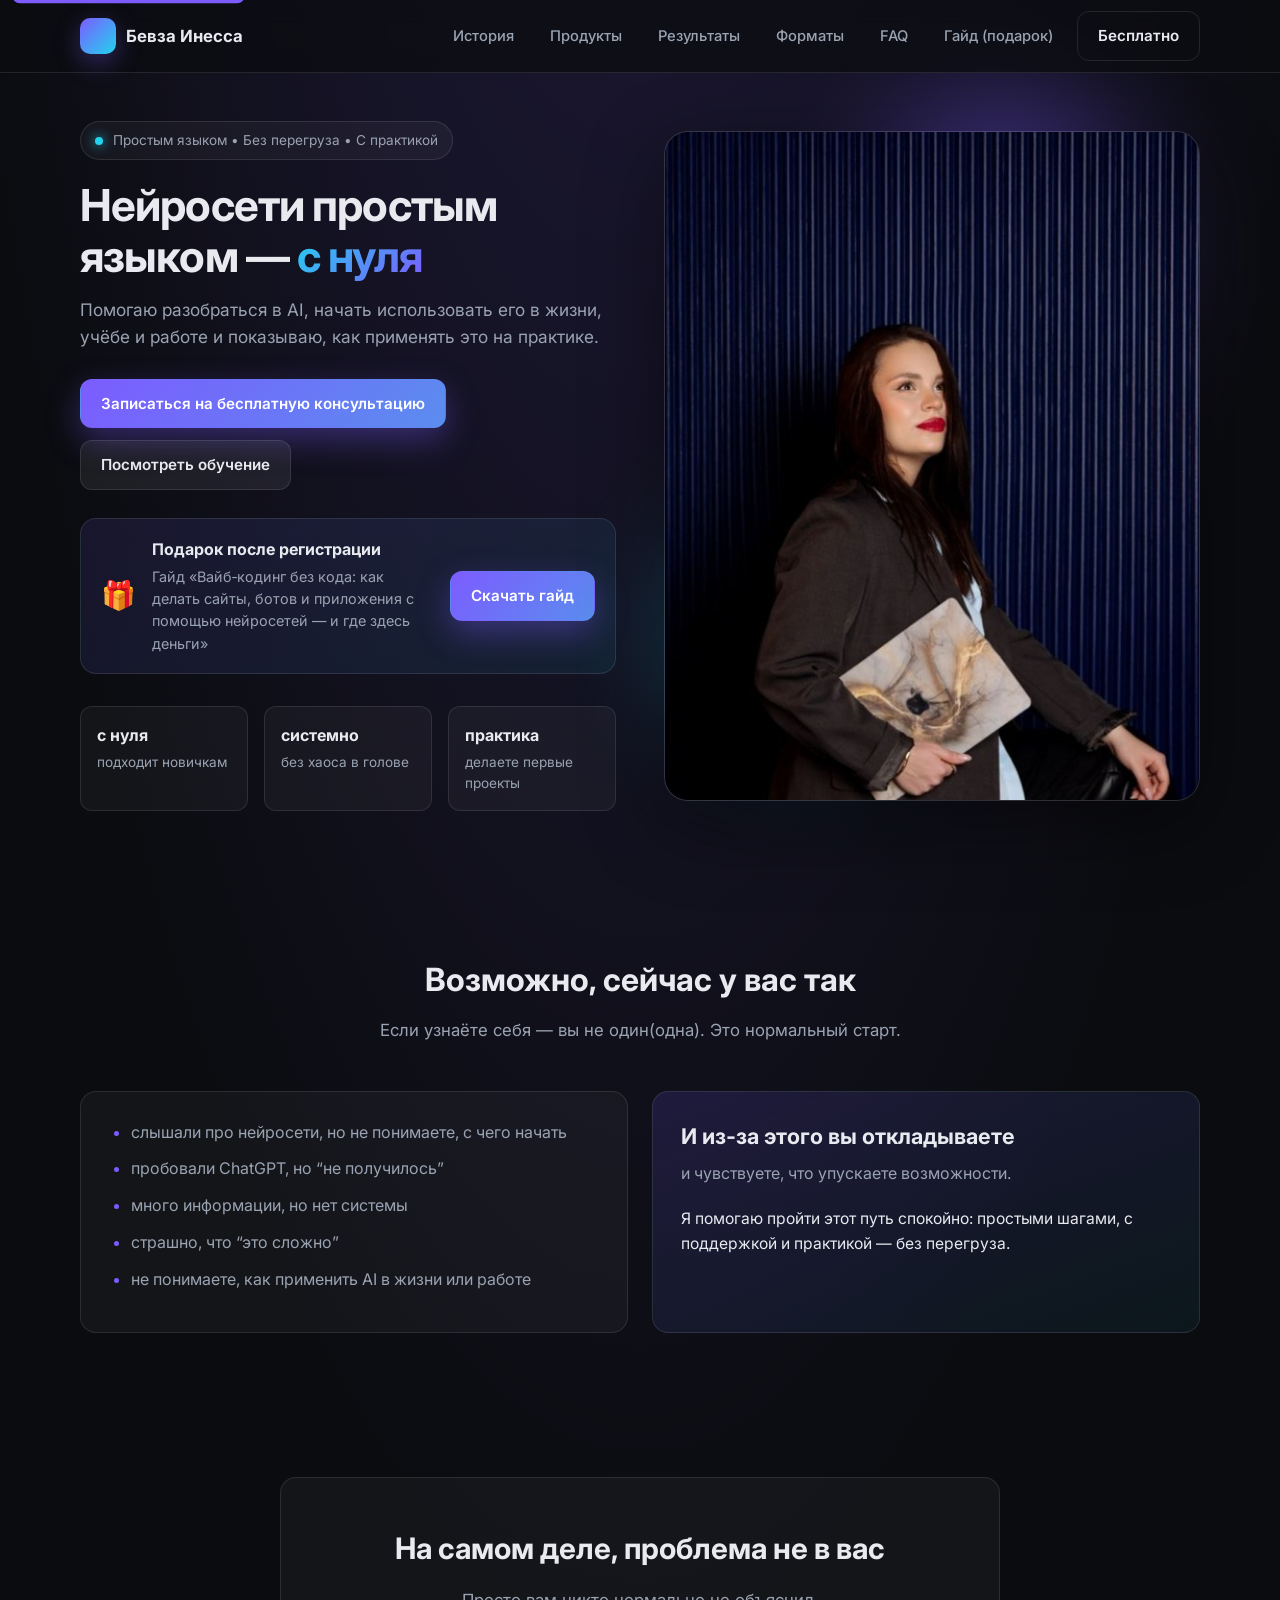
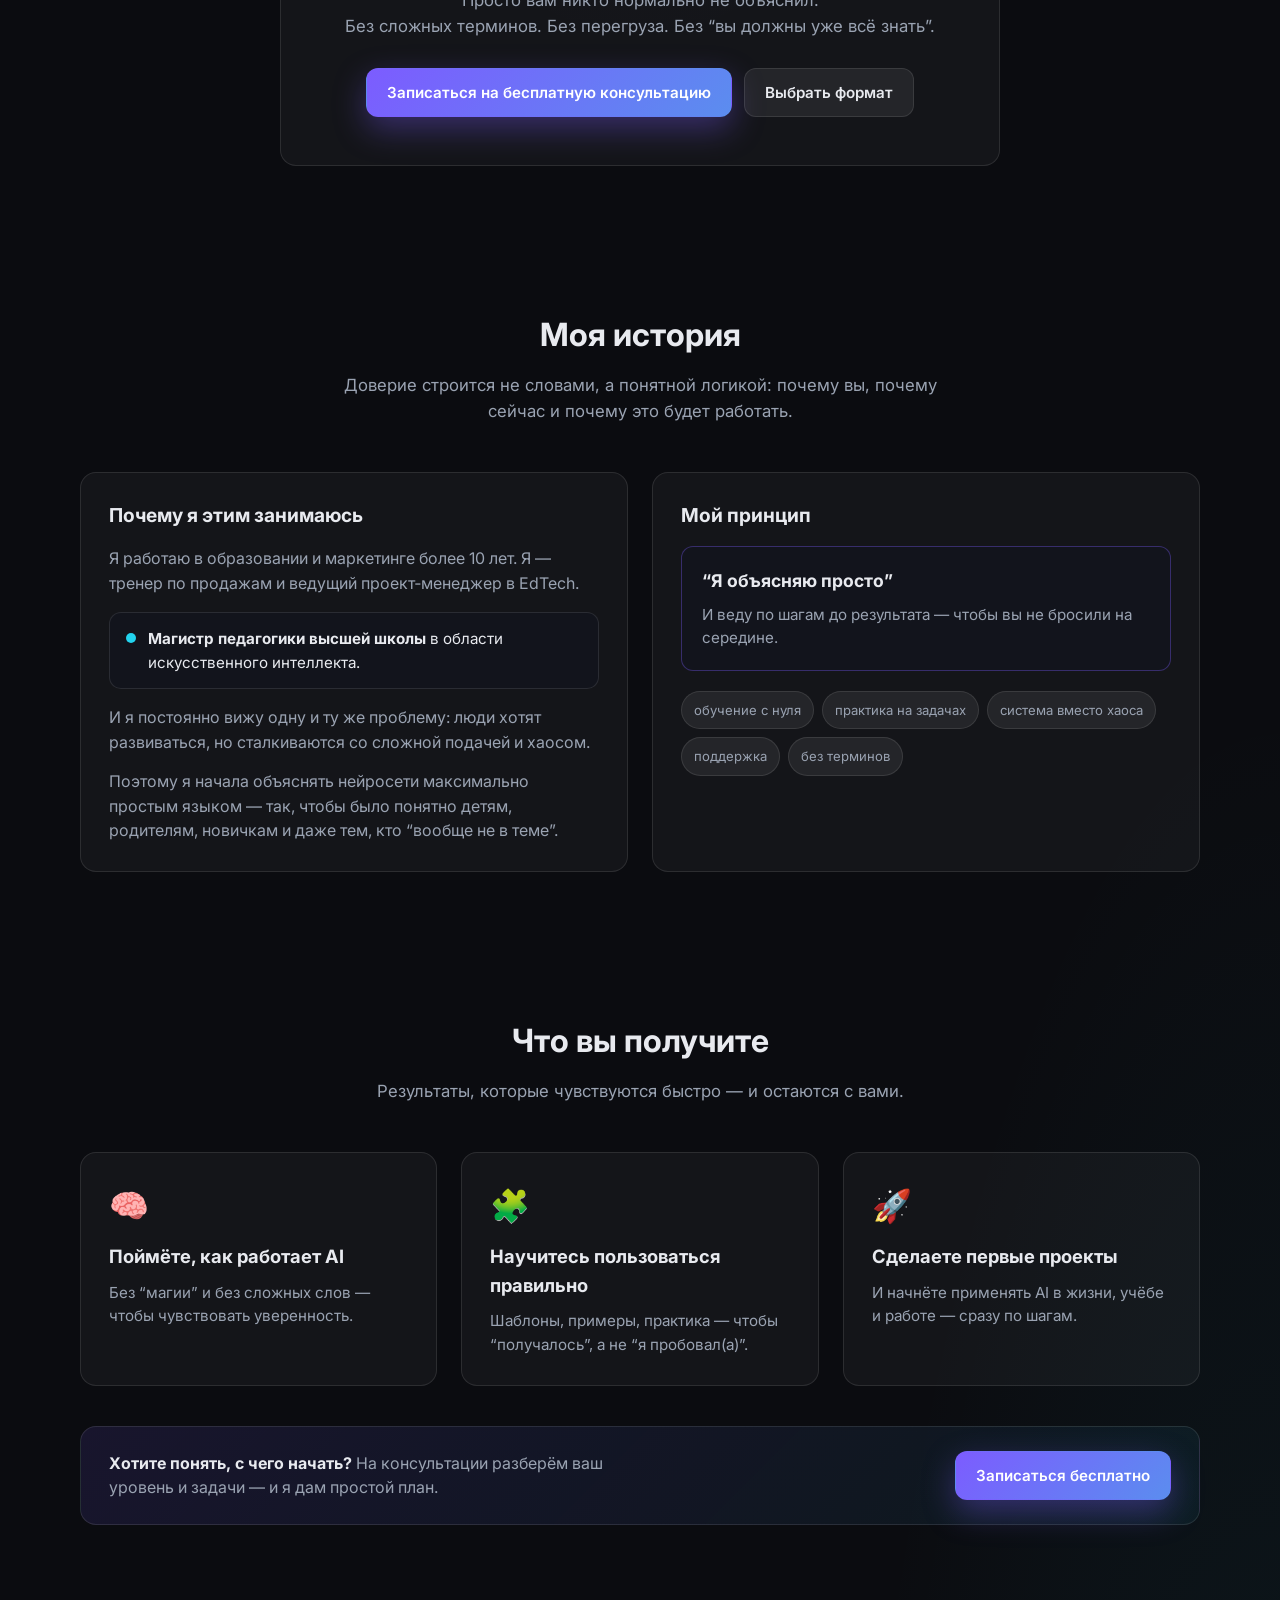
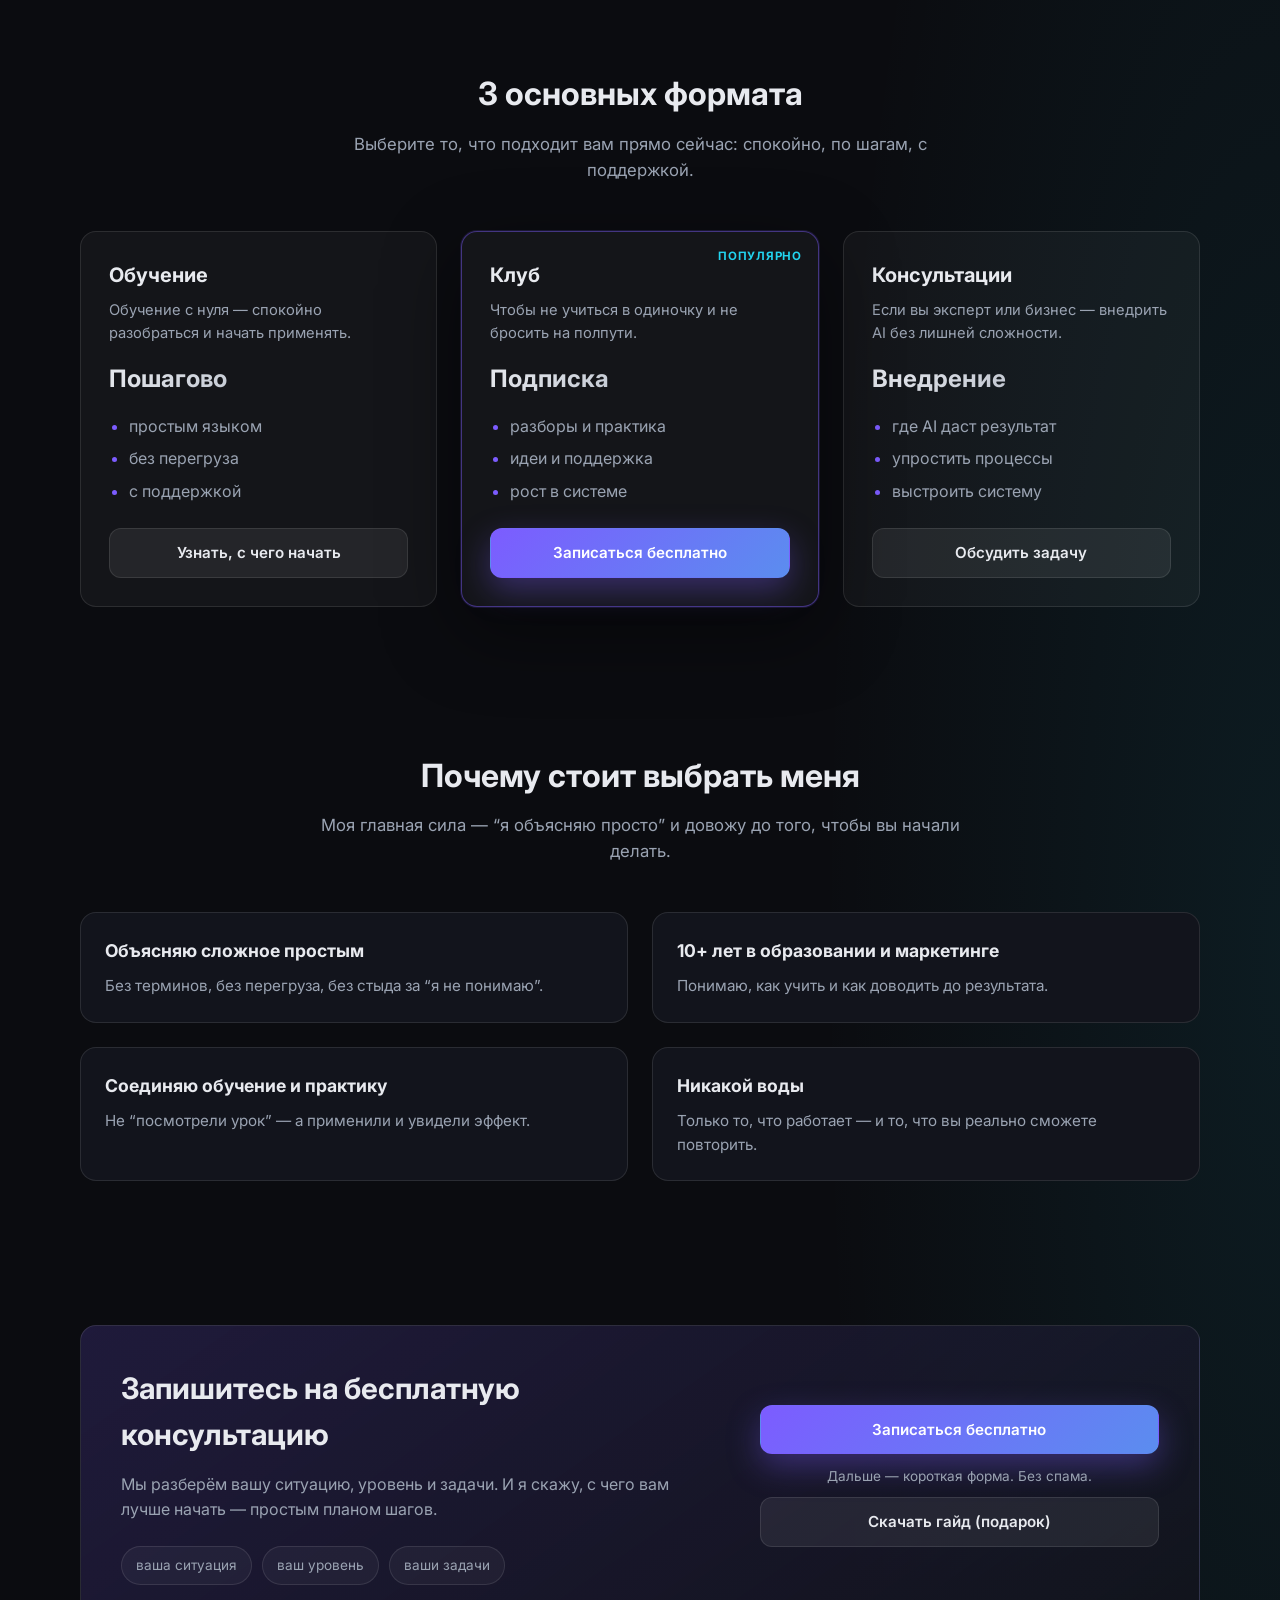
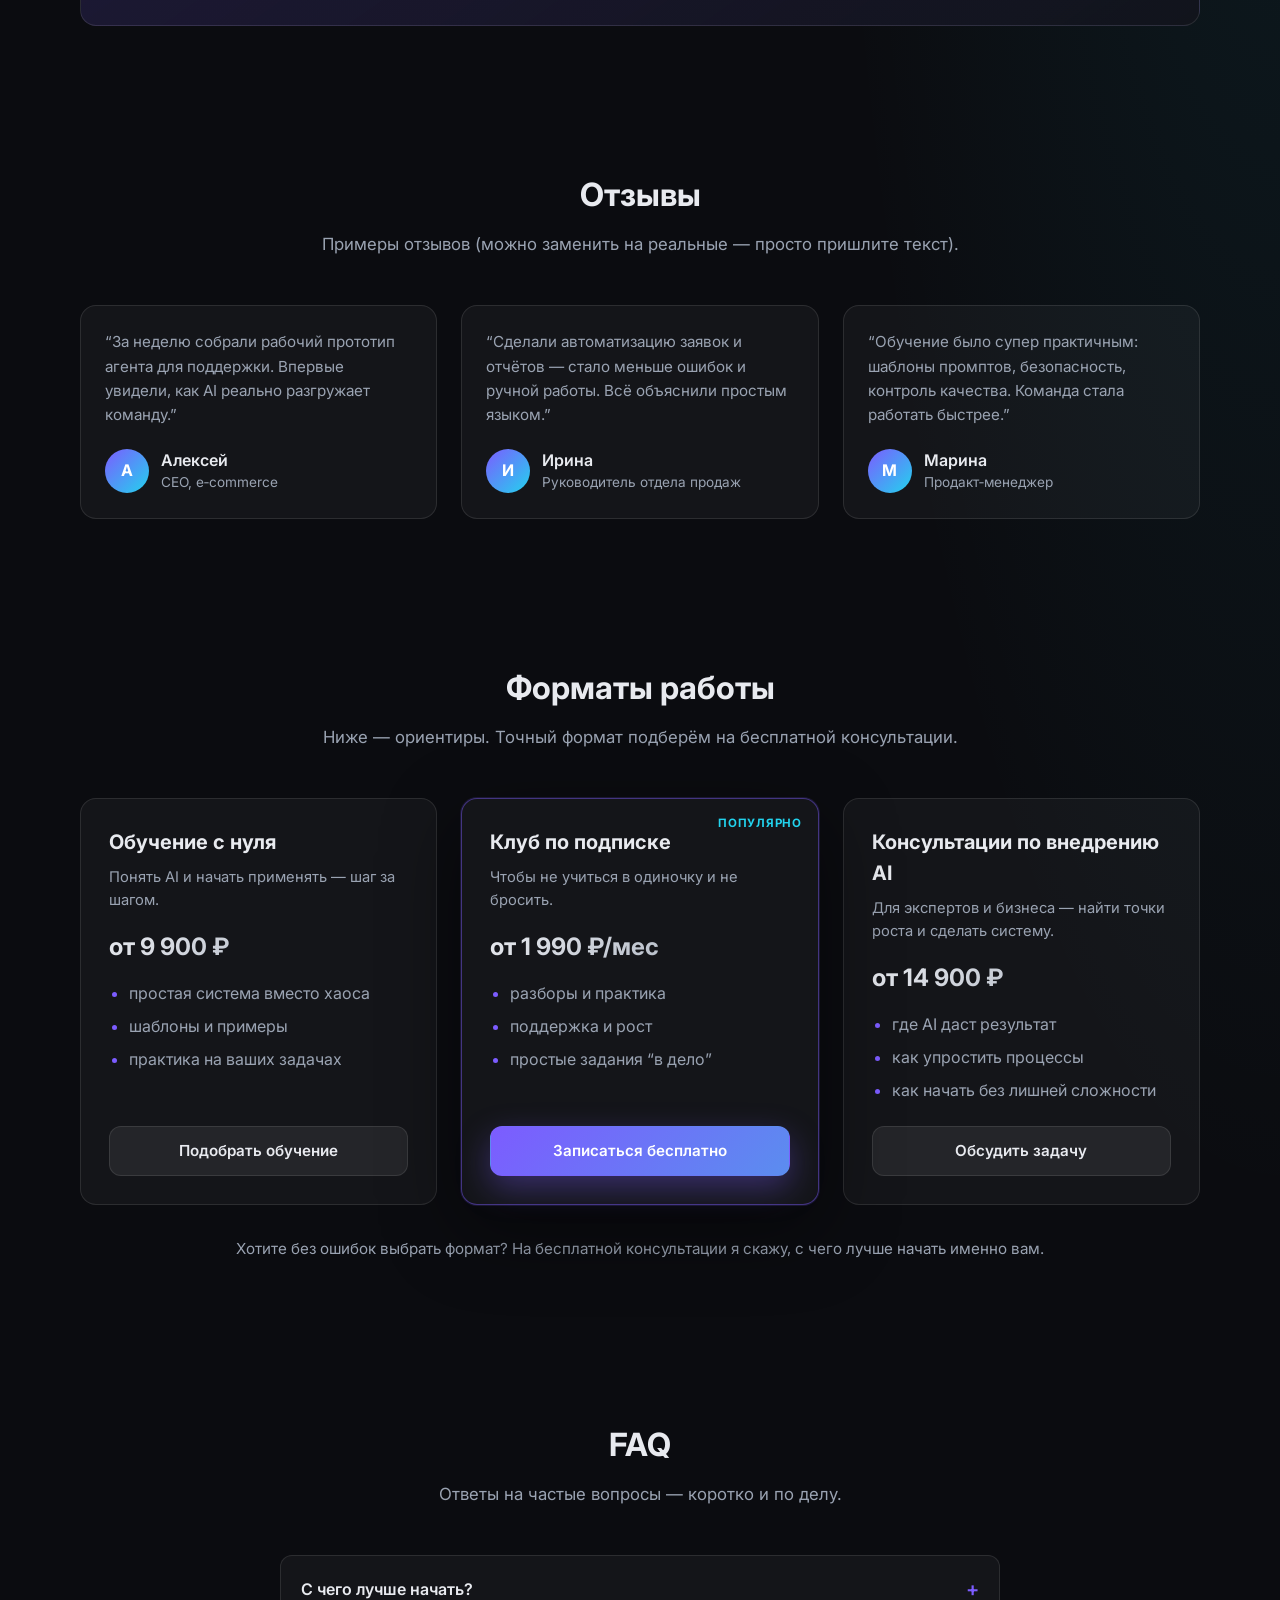
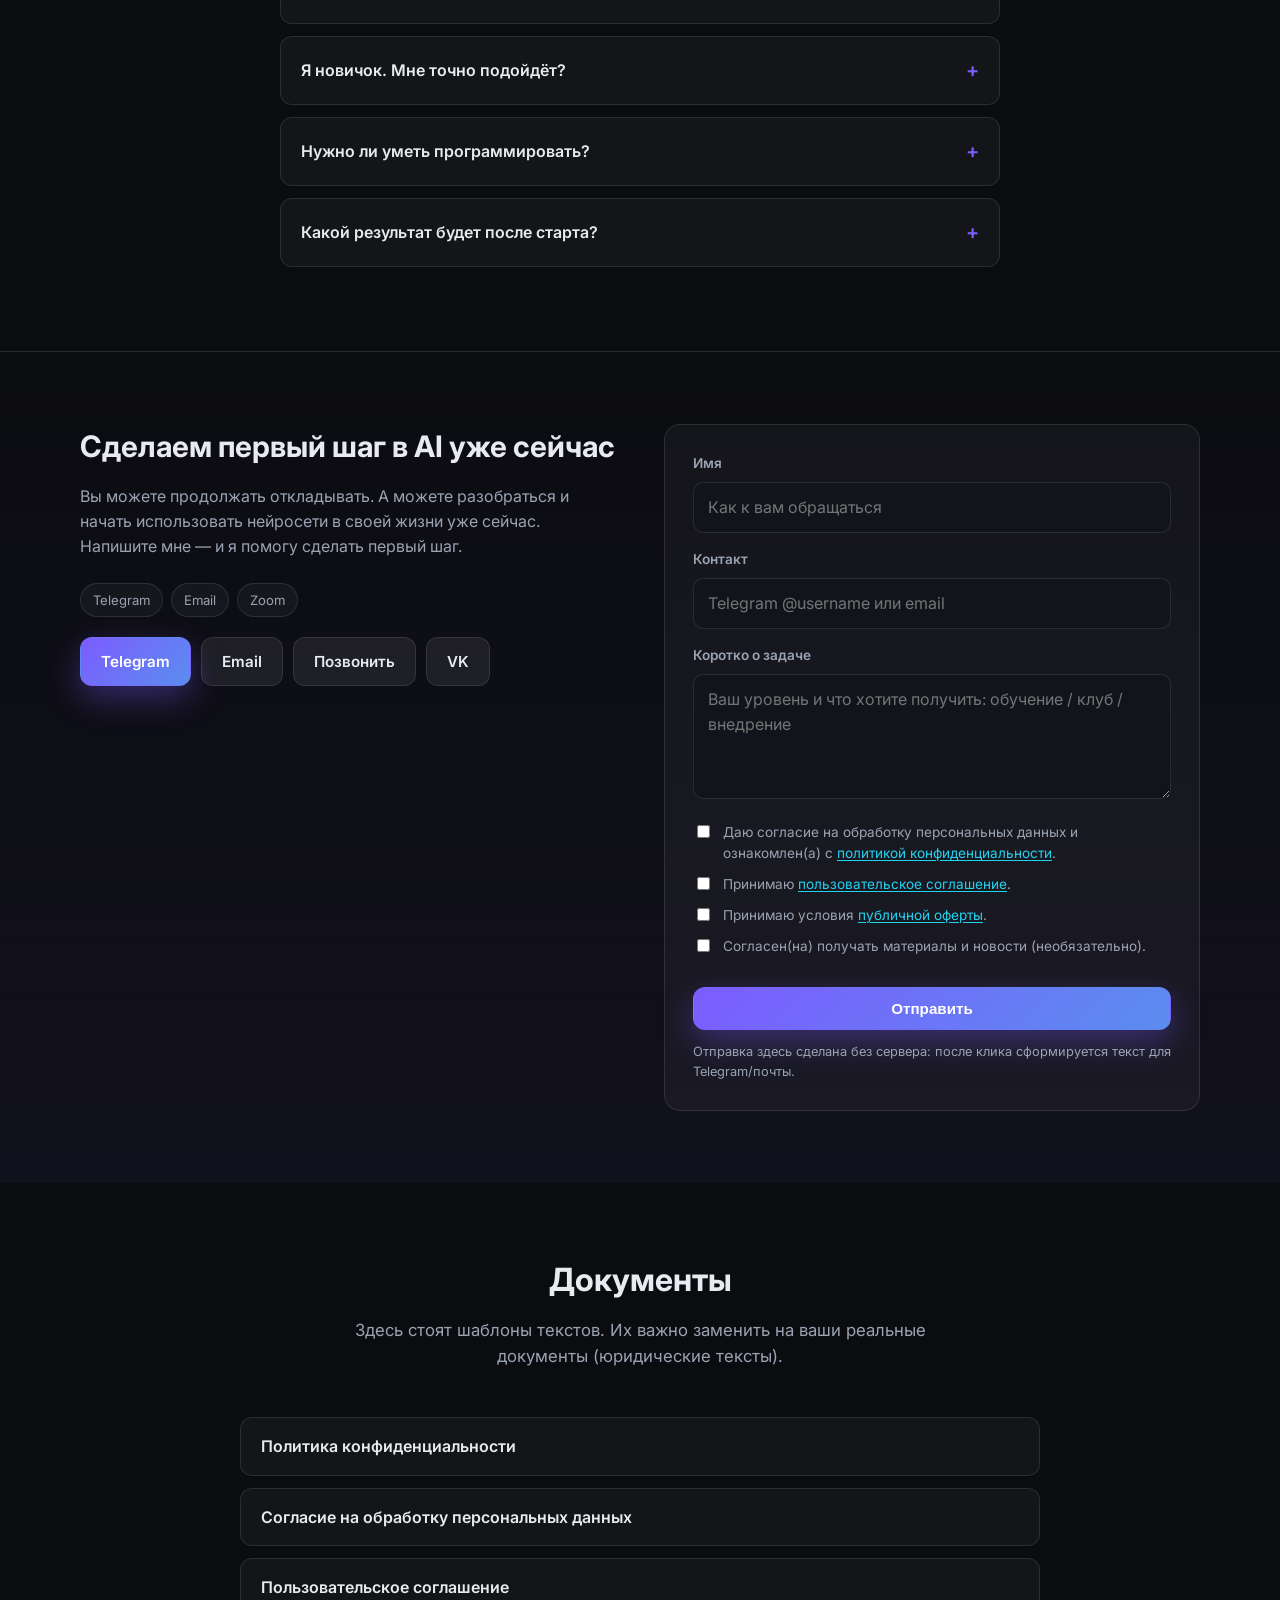
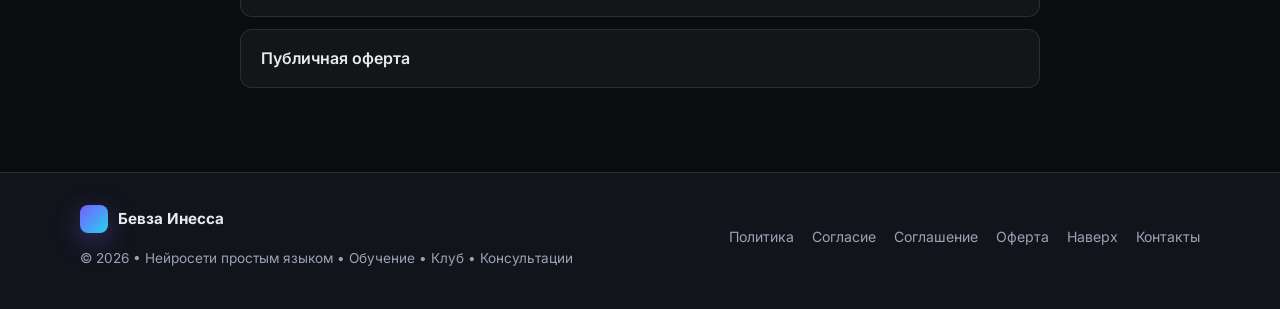
==== commit 2b3df911: "фото добавила фото" ====
--- a/index.html
+++ b/index.html
@@ -89,7 +89,7 @@
             <div class="orb orb--1"></div>
             <div class="orb orb--2"></div>
             <div class="photo photo--neuro">
-              <img class="photo__img" src="./assets/hero-photo.svg" alt="Фото Бевзы Инессы" loading="eager" />
+              <img class="photo__img" src="./assets/hero-photo.png" alt="Фото Бевзы Инессы" loading="eager" width="640" height="640" />
             </div>
           </div>
         </div>
